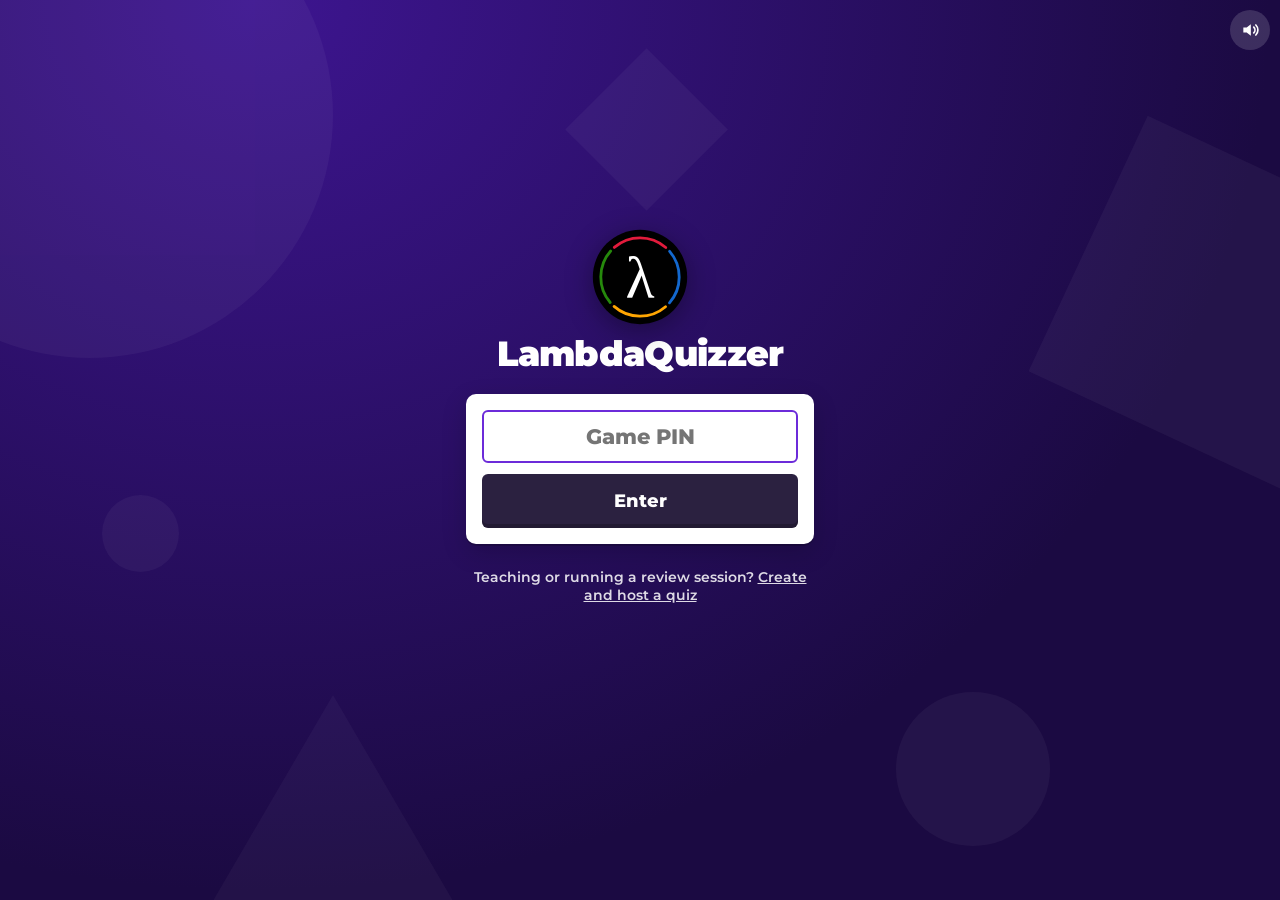
==== index.html @ 50d35d4c "Build LambdaQuizzer: live Kahoot-style quiz game for GitHub Pages Quiz editor, QR/PIN lobby, peer-to" ====
<!doctype html>
<html lang="en">
<head>
  <meta charset="utf-8">
  <meta name="viewport" content="width=device-width, initial-scale=1, viewport-fit=cover">
  <meta name="theme-color" content="#2a1060">
  <title>LambdaQuizzer</title>
  <meta name="description" content="Live classroom quiz games for college students. Enter a game PIN to join.">
  <link rel="icon" href="assets/favicon.svg" type="image/svg+xml">
  <link rel="preconnect" href="https://fonts.googleapis.com">
  <link rel="preconnect" href="https://fonts.gstatic.com" crossorigin>
  <link href="https://fonts.googleapis.com/css2?family=Montserrat:wght@500;700;800;900&display=swap" rel="stylesheet">
  <link rel="stylesheet" href="css/style.css">
</head>
<body class="player">
  <div class="bg-shapes" aria-hidden="true"><i></i><i></i><i></i><i></i><i></i><i></i></div>
  <div id="corner" class="corner"></div>
  <main id="app" class="player-app"></main>
  <footer id="pbar" class="pbar" hidden>
    <span id="pbName"></span>
    <span id="pbScore" class="pb-score">0</span>
  </footer>

  <script src="vendor/peerjs.min.js"></script>
  <script src="js/common.js"></script>
  <script src="js/audio.js"></script>
  <script src="js/player.js"></script>
</body>
</html>
---- css/style.css ----
/* LambdaQuizzer */
:root {
  --bg-1: #1b0a42;
  --bg-2: #3d1590;
  --ink: #1d1530;
  --muted: #6b6383;
  --card: #fff;
  --line: #e4e0ee;
  --white: #fff;
  --accent: #6c2bd9;
  --accent-dark: #4a1a9c;
  --c0: #e21b3c;  /* red triangle */
  --c1: #1368ce;  /* blue diamond */
  --c2: #d89e00;  /* yellow circle */
  --c3: #26890c;  /* green square */
  --right: #5fb92f;
  --wrong: #e5384f;
  --late: #5b4a86;
  --radius: 10px;
  --shadow: 0 2px 0 rgba(0,0,0,.18), 0 8px 24px rgba(0,0,0,.18);
  --font: 'Montserrat', system-ui, -apple-system, 'Segoe UI', Roboto, sans-serif;
  color-scheme: light;
}

* { box-sizing: border-box; }
html, body { min-height: 100%; }
body {
  margin: 0;
  font-family: var(--font);
  font-weight: 700;
  color: var(--white);
  background: radial-gradient(ellipse at 20% 0%, var(--bg-2), var(--bg-1) 70%) fixed, var(--bg-1);
  -webkit-font-smoothing: antialiased;
  overflow-x: hidden;
}
h1, h2, h3 { margin: 0 0 .5em; font-weight: 900; line-height: 1.15; }
p { margin: 0 0 .8em; }
a { color: inherit; }
button, input, select, textarea { font: inherit; }
[hidden] { display: none !important; }
.sr-only { position: absolute; width: 1px; height: 1px; overflow: hidden; clip: rect(0 0 0 0); white-space: nowrap; }
.row { display: flex; gap: .6rem; align-items: center; flex-wrap: wrap; }
.muted { opacity: .75; font-weight: 600; }
.warn { color: #b45309; }

/* Floating background shapes */
.bg-shapes { position: fixed; inset: 0; z-index: -1; overflow: hidden; pointer-events: none; }
.bg-shapes i { position: absolute; display: block; background: rgba(255,255,255,.045); animation: drift 28s ease-in-out infinite alternate; }
.bg-shapes i:nth-child(1) { width: 38vmax; height: 38vmax; border-radius: 50%; left: -12vmax; top: -10vmax; }
.bg-shapes i:nth-child(2) { width: 22vmax; height: 22vmax; right: -6vmax; top: 18%; transform: rotate(25deg); animation-duration: 34s; }
.bg-shapes i:nth-child(3) { width: 0; height: 0; background: none; border-left: 14vmax solid transparent; border-right: 14vmax solid transparent; border-bottom: 24vmax solid rgba(255,255,255,.035); left: 12%; bottom: -8vmax; animation-duration: 40s; }
.bg-shapes i:nth-child(4) { width: 12vmax; height: 12vmax; border-radius: 50%; right: 18%; bottom: 6%; animation-duration: 22s; }
.bg-shapes i:nth-child(5) { width: 9vmax; height: 9vmax; left: 46%; top: 8%; transform: rotate(45deg); animation-duration: 30s; }
.bg-shapes i:nth-child(6) { width: 6vmax; height: 6vmax; border-radius: 50%; left: 8%; top: 55%; animation-duration: 26s; }
@keyframes drift { from { translate: 0 0; rotate: 0deg; } to { translate: 3vmax 4vmax; rotate: 20deg; } }

/* Buttons */
.btn {
  display: inline-flex; align-items: center; justify-content: center; gap: .4em;
  min-height: 44px; padding: .55em 1.1em; border: 0; border-radius: 6px; cursor: pointer;
  font-weight: 800; font-size: 1rem; text-decoration: none; color: var(--ink); background: #fff;
  box-shadow: inset 0 -4px 0 rgba(0,0,0,.22); transition: transform .08s, filter .15s; user-select: none;
}
.btn:hover { filter: brightness(1.06); }
.btn:active { transform: translateY(2px); box-shadow: inset 0 -2px 0 rgba(0,0,0,.22); }
.btn:disabled { opacity: .5; cursor: not-allowed; transform: none; }
.btn.primary { background: var(--accent); color: #fff; }
.btn.dark { background: #2b2140; color: #fff; }
.btn.ghost { background: rgba(255,255,255,.14); color: #fff; box-shadow: inset 0 -3px 0 rgba(0,0,0,.2); }
.card .btn.ghost, .menu-pop .btn.ghost { background: #efedf4; color: var(--ink); }
.btn.big { min-height: 54px; font-size: 1.15rem; padding: .6em 1.5em; }
.btn.small { min-height: 34px; padding: .3em .8em; font-size: .9rem; }
.btn.block { width: 100%; }
:focus-visible { outline: 3px solid #ffd54a; outline-offset: 2px; }

.icon-btn {
  width: 40px; height: 40px; display: inline-grid; place-items: center; border: 0; border-radius: 50%;
  background: rgba(255,255,255,.15); color: #fff; cursor: pointer; font-size: 1.05rem; font-weight: 800;
}
.icon-btn svg { width: 20px; height: 20px; }
.icon-btn.off { opacity: .45; position: relative; }
.icon-btn.off::after { content: ''; position: absolute; width: 26px; height: 3px; background: currentColor; transform: rotate(-45deg); border-radius: 2px; }
.icon-btn.dark { background: #efedf4; color: var(--ink); width: 34px; height: 34px; }
.icon-btn.dark:disabled { opacity: .35; cursor: default; }
.icon-btn.danger:hover { background: #fde4e8; color: var(--c0); }
.audio-toggles { display: inline-flex; gap: .4rem; }

/* Brand */
.brand { display: inline-flex; align-items: center; gap: .6rem; text-decoration: none; color: #fff; font-weight: 900; font-size: 1.25rem; letter-spacing: -.01em; }
.brand img { width: 40px; height: 40px; }
.brand.small { font-size: 1rem; }
.brand.small img { width: 30px; height: 30px; }

/* Host: top bar and pages */
.topbar { display: flex; align-items: center; justify-content: space-between; gap: 1rem; flex-wrap: wrap; padding: .8rem 1.25rem; background: rgba(0,0,0,.2); }
.topbar-actions { display: flex; align-items: center; gap: .6rem; flex-wrap: wrap; }
.page { max-width: 1100px; margin: 0 auto; padding: 1.5rem 1.25rem 4rem; }
.page.narrow { max-width: 860px; }
.page-head { display: flex; justify-content: space-between; align-items: flex-end; gap: 1rem; flex-wrap: wrap; margin-bottom: 1.25rem; }
.page-head h1 { font-size: 2rem; }
.sub { font-weight: 600; opacity: .8; }
.card { background: var(--card); color: var(--ink); border-radius: var(--radius); box-shadow: var(--shadow); }
.card .sub { color: var(--muted); opacity: 1; }

.quiz-grid { display: grid; grid-template-columns: repeat(auto-fill, minmax(260px, 1fr)); gap: 1rem; }
.quiz-card { position: relative; padding: 1.4rem 1.2rem 1rem; display: flex; flex-direction: column; overflow: visible; }
.qc-band { position: absolute; left: 0; right: 0; top: 0; height: 8px; border-radius: var(--radius) var(--radius) 0 0; background: linear-gradient(90deg, var(--c0) 0 25%, var(--c1) 25% 50%, var(--c2) 50% 75%, var(--c3) 75%); }
.quiz-card h2 { font-size: 1.2rem; margin-top: .3rem; }
.quiz-card .sub { font-size: .9rem; flex: 1; }
.qc-meta { font-size: .85rem; color: var(--muted); }
.qc-actions { display: flex; gap: .5rem; align-items: center; }
.empty { padding: 2rem; text-align: center; grid-column: 1 / -1; }

.menu { position: relative; margin-left: auto; }
.menu summary { list-style: none; }
.menu summary::-webkit-details-marker { display: none; }
.menu-pop { position: absolute; right: 0; bottom: calc(100% + 6px); z-index: 5; background: #fff; border-radius: 8px; box-shadow: 0 8px 30px rgba(0,0,0,.25); padding: .35rem; min-width: 160px; display: grid; }
.menu-pop button { border: 0; background: none; text-align: left; padding: .6rem .8rem; border-radius: 6px; cursor: pointer; font-weight: 700; color: var(--ink); }
.menu-pop button:hover { background: #f1eef8; }
.menu-pop .danger { color: var(--c0); }

/* Editor */
.save-state { font-size: .85rem; opacity: .8; font-weight: 600; }
.save-state.pending { opacity: .55; }
.quiz-meta { padding: 1.2rem; display: grid; gap: .9rem; margin-bottom: 1.2rem; }
.field { display: grid; gap: .35rem; font-size: .85rem; color: var(--muted); }
.field em { font-style: normal; font-weight: 500; }
.field input, .field textarea, .field select {
  width: 100%; border: 2px solid var(--line); border-radius: 8px; padding: .65rem .8rem; color: var(--ink); background: #fff; font-weight: 700; font-size: 1rem;
}
.field input:focus, .field textarea:focus, .field select:focus { border-color: var(--accent); outline: none; }
.field.inline { min-width: 0; }
.q-card { padding: 1.1rem 1.2rem 1rem; margin-bottom: 1rem; display: grid; gap: .8rem; }
.q-head { display: flex; justify-content: space-between; align-items: center; }
.q-num { font-weight: 900; font-size: 1.05rem; }
.q-tools { display: flex; gap: .3rem; }
.q-settings { display: grid; grid-template-columns: repeat(3, 1fr); gap: .6rem; }
.q-card textarea { font-size: 1.25rem; text-align: center; resize: vertical; min-height: 70px; }
.ans-grid { display: grid; grid-template-columns: 1fr 1fr; gap: .6rem; }
.ans-edit { display: flex; align-items: center; gap: .5rem; border-radius: 8px; padding: .45rem; color: #fff; }
.ans-edit .shape { flex: 0 0 auto; width: 34px; height: 34px; display: grid; place-items: center; }
.ans-edit .shape svg { width: 24px; height: 24px; fill: #fff; }
.ans-edit input { flex: 1; min-width: 0; border: 0; border-radius: 6px; padding: .6rem .7rem; font-weight: 700; color: var(--ink); background: rgba(255,255,255,.95); }
.ans-edit input:focus { outline: 2px solid #fff; }
.ans-fixed { flex: 1; font-size: 1.15rem; padding-left: .3rem; }
.check { flex: 0 0 auto; width: 36px; height: 36px; border-radius: 50%; border: 3px solid #fff; background: transparent; color: transparent; font-weight: 900; font-size: 1.1rem; cursor: pointer; display: grid; place-items: center; }
.check:hover { color: rgba(255,255,255,.6); }
.check.on { background: var(--right); color: #fff; }
.hint { font-size: .8rem; color: var(--muted); font-weight: 600; margin: 0; }
.add-q { width: 100%; min-height: 56px; background: rgba(255,255,255,.12); color: #fff; border: 2px dashed rgba(255,255,255,.4); box-shadow: none; }

.c0 { background: var(--c0); }
.c1 { background: var(--c1); }
.c2 { background: var(--c2); }
.c3 { background: var(--c3); }

/* Game bar */
.gamebar { display: flex; align-items: center; gap: 1rem; padding: .55rem 1rem; background: rgba(0,0,0,.25); }
.gb-pin { background: #fff; color: var(--ink); border-radius: 6px; padding: .25rem .7rem; font-size: .95rem; }
.gb-pin b { font-weight: 900; letter-spacing: .04em; }
.gb-info { flex: 1; text-align: center; font-size: 1rem; opacity: .85; }
.gb-actions { display: flex; gap: .5rem; align-items: center; margin-left: auto; }
.stage { min-height: calc(100vh - 56px); display: flex; flex-direction: column; }

.center-msg { margin: auto; text-align: center; padding: 2rem 1rem; max-width: 640px; display: flex; flex-direction: column; align-items: center; gap: .4rem; }
.center-msg h2 { font-size: 1.6rem; }
.spinner { width: 54px; height: 54px; border-radius: 50%; border: 6px solid rgba(255,255,255,.25); border-top-color: #fff; animation: spin 0.9s linear infinite; margin-bottom: 1rem; }
@keyframes spin { to { transform: rotate(360deg); } }

/* Lobby */
.lobby { display: flex; flex-direction: column; flex: 1; }
.join-panel { display: flex; align-items: stretch; justify-content: center; gap: 1rem; padding: 1.2rem 1rem; flex-wrap: wrap; }
.join-how, .pin-box, .qr { background: #fff; color: var(--ink); border-radius: var(--radius); box-shadow: var(--shadow); }
.join-how { padding: 1rem 1.4rem; display: flex; flex-direction: column; justify-content: center; font-size: 1.2rem; max-width: 420px; }
.join-how p { margin: 0; }
.join-how .or { font-size: .95rem; color: var(--muted); margin-top: .3rem; }
.join-how b { word-break: break-all; }
.pin-box { padding: .8rem 1.6rem; display: flex; flex-direction: column; justify-content: center; }
.pin-box span { font-size: 1.2rem; }
.pin-box strong { font-size: clamp(3rem, 8vw, 5.5rem); font-weight: 900; letter-spacing: .03em; line-height: 1; }
.qr { padding: .5rem; width: 170px; display: block; }
.qr svg { width: 100%; height: auto; display: block; }
.lobby-bar { display: flex; align-items: center; justify-content: space-between; gap: 1rem; padding: .6rem 1.2rem; flex-wrap: wrap; }
.count { display: flex; align-items: center; gap: .5rem; background: rgba(0,0,0,.3); border-radius: 8px; padding: .4rem .9rem; }
.count b { font-size: 1.8rem; font-weight: 900; }
.lobby-title { font-size: 1.5rem; font-weight: 900; text-align: center; flex: 1; }
.lobby-players { display: flex; flex-wrap: wrap; justify-content: center; align-content: flex-start; gap: .7rem; padding: 1.2rem; flex: 1; }
.waiting-note { margin-top: 2rem; font-size: 1.5rem; padding: .7rem 1.4rem; background: rgba(0,0,0,.3); border-radius: 8px; }
.chip { border: 0; font-weight: 800; font-size: 1.3rem; color: #fff; background: rgba(0,0,0,.35); padding: .5rem 1rem; border-radius: 8px; cursor: pointer; }
.chip:hover { text-decoration: line-through; background: rgba(226,27,60,.6); }
.chip.pop { animation: pop .45s cubic-bezier(.2,1.6,.4,1); }
@keyframes pop { from { transform: scale(0); } to { transform: scale(1); } }

/* Get ready */
.getready { margin: auto; text-align: center; display: flex; flex-direction: column; align-items: center; gap: 1.5rem; }
.gr-label { font-size: clamp(2rem, 5vw, 3.2rem); font-weight: 900; background: #fff; color: var(--ink); padding: .6rem 1.6rem; border-radius: 10px; box-shadow: var(--shadow); }
.gr-count { width: 160px; height: 160px; border-radius: 50%; background: var(--accent); display: grid; place-items: center; font-size: 5rem; font-weight: 900; box-shadow: 0 0 0 10px rgba(255,255,255,.12); }
.gr-count.bump { animation: bump .4s; }
@keyframes bump { 0% { transform: scale(1.25); } 100% { transform: scale(1); } }
.gr-sub { font-size: 1.3rem; opacity: .9; }

/* Question reading / answering */
.q-text { color: var(--ink); font-size: clamp(1.4rem, 3vw, 2.3rem); margin: 0; text-align: center; }
.q-text.big { font-size: clamp(1.8rem, 4.5vw, 3.4rem); }
.reading { margin: auto; width: min(1100px, 100%); padding: 2rem 1rem; display: flex; flex-direction: column; align-items: center; gap: 1.5rem; }
.reading .q-text { background: #fff; padding: 1.4rem 2rem; border-radius: 10px; box-shadow: var(--shadow); }
.read-bar { width: min(600px, 90%); height: 12px; border-radius: 6px; background: rgba(255,255,255,.2); overflow: hidden; }
.read-bar i { display: block; height: 100%; background: #fff; width: 0; animation: fill linear forwards; }
@keyframes fill { to { width: 100%; } }
.q-image { max-width: min(640px, 90%); }
.q-image img { max-width: 100%; max-height: 38vh; border-radius: 8px; display: block; margin: 0 auto; box-shadow: var(--shadow); }
.q-image.placeholder img { width: 150px; height: 150px; box-shadow: none; opacity: .9; animation: float 3s ease-in-out infinite alternate; }
@keyframes float { to { transform: translateY(-10px) rotate(4deg); } }

.answering, .reveal { flex: 1; display: flex; flex-direction: column; }
.q-banner { background: #fff; padding: 1rem 1.5rem; box-shadow: var(--shadow); }
.q-mid { flex: 1; display: grid; grid-template-columns: 1fr auto 1fr; align-items: center; gap: 1rem; padding: 1rem 1.5rem; }
.timer-circle { justify-self: start; width: 110px; height: 110px; border-radius: 50%; background: var(--accent); display: grid; place-items: center; font-size: 3rem; font-weight: 900; box-shadow: 0 0 0 8px rgba(255,255,255,.12); }
.timer-circle.urgent { background: var(--c0); animation: pulse 1s infinite; }
@keyframes pulse { 50% { transform: scale(1.08); } }
.ans-count { justify-self: end; display: flex; flex-direction: column; align-items: center; font-size: 1.1rem; }
.ans-count b { font-size: 3rem; line-height: 1; }
.q-skip { display: flex; justify-content: flex-end; padding: 0 1.5rem .5rem; }

.tiles { display: grid; grid-template-columns: 1fr 1fr; gap: .6rem; padding: 0 .6rem .6rem; }
.tile { display: flex; align-items: center; gap: 1rem; min-height: 90px; padding: .8rem 1.2rem; border-radius: 6px; box-shadow: inset 0 -5px 0 rgba(0,0,0,.2); font-size: clamp(1.1rem, 2.2vw, 1.7rem); font-weight: 800; transition: opacity .3s; }
.tile .shape svg, .bar-base .shape svg { width: 40px; height: 40px; fill: #fff; display: block; filter: drop-shadow(0 2px 0 rgba(0,0,0,.2)); }
.tile-text { flex: 1; overflow-wrap: anywhere; }
.tile.dim { opacity: .3; }
.tile .tick { font-size: 2rem; font-weight: 900; }

.chart-row { flex: 1; display: flex; align-items: flex-end; justify-content: center; gap: 2rem; padding: 1.2rem 1.5rem; position: relative; }
.chart-row .btn { position: absolute; right: 1.5rem; top: 1rem; }
.chart { display: flex; align-items: flex-end; gap: 1rem; height: min(36vh, 320px); }
.bar-col { display: flex; flex-direction: column; justify-content: flex-end; align-items: stretch; width: clamp(70px, 10vw, 130px); height: 100%; background: none; }
.bar-col.dim { opacity: .45; }
.bar-n { text-align: center; font-size: 1.6rem; font-weight: 900; margin-bottom: .3rem; }
.bar { height: var(--h); min-height: 6px; border-radius: 4px 4px 0 0; background: inherit; animation: grow .7s cubic-bezier(.2,.9,.3,1.1) both; }
.bar-col.c0 .bar { background: var(--c0); } .bar-col.c1 .bar { background: var(--c1); }
.bar-col.c2 .bar { background: var(--c2); } .bar-col.c3 .bar { background: var(--c3); }
.bar-col.c0 .bar-base { background: var(--c0); } .bar-col.c1 .bar-base { background: var(--c1); }
.bar-col.c2 .bar-base { background: var(--c2); } .bar-col.c3 .bar-base { background: var(--c3); }
.bar-col.c0, .bar-col.c1, .bar-col.c2, .bar-col.c3 { background: none; }
.bar-base { display: grid; place-items: center; padding: .4rem; border-radius: 0 0 4px 4px; }
@keyframes grow { from { height: 0; } }

/* Scoreboard */
.scoreboard { width: min(900px, 100%); margin: 0 auto; padding: 1.5rem 1rem 3rem; }
.sb-head { display: flex; justify-content: center; align-items: center; position: relative; margin-bottom: 1.2rem; }
.sb-head h1 { background: #fff; color: var(--ink); padding: .5rem 1.6rem; border-radius: 8px; font-size: 2.2rem; margin: 0; }
.sb-head .btn { position: absolute; right: 0; }
.sb-list { list-style: none; margin: 0; padding: 0; display: grid; gap: .6rem; }
.sb-list li { display: flex; align-items: center; gap: 1rem; background: #fff; color: var(--ink); border-radius: 8px; padding: .9rem 1.2rem; font-size: 1.5rem; font-weight: 800; animation: slide .45s cubic-bezier(.2,.9,.3,1.2) both; }
.sb-list li:first-child { background: var(--accent); color: #fff; }
.sb-rank { width: 2ch; text-align: center; font-weight: 900; }
.sb-name { flex: 1; overflow-wrap: anywhere; }
.sb-score { font-weight: 900; }
.streak { font-size: 1rem; }
.sb-note { text-align: center; margin-top: 1.2rem; font-size: 1.2rem; }
@keyframes slide { from { transform: translateX(-40px); opacity: 0; } }

/* Podium */
.podium-wrap { flex: 1; display: flex; flex-direction: column; align-items: center; padding: 1.5rem 1rem 1rem; }
.podium-title { background: #fff; color: var(--ink); padding: .5rem 1.6rem; border-radius: 8px; font-size: clamp(1.4rem, 3vw, 2.2rem); text-align: center; }
.podium { flex: 1; display: flex; align-items: flex-end; justify-content: center; gap: .8rem; width: min(900px, 100%); margin-top: 1rem; }
.pod { flex: 1; max-width: 260px; display: flex; flex-direction: column; align-items: stretch; opacity: 0; transform: translateY(60px); transition: opacity .5s, transform .6s cubic-bezier(.2,1.4,.4,1); }
.pod.show { opacity: 1; transform: none; }
.pod-name { text-align: center; font-size: clamp(1.1rem, 2.4vw, 1.8rem); font-weight: 900; margin-bottom: .6rem; overflow-wrap: anywhere; }
.pod-block { background: var(--accent); border-radius: 8px 8px 0 0; display: flex; flex-direction: column; align-items: center; padding-top: 1rem; gap: .4rem; box-shadow: inset 0 -6px 0 rgba(0,0,0,.2); }
.p1 .pod-block { height: 46vh; background: #7a37ef; }
.p2 .pod-block { height: 34vh; }
.p3 .pod-block { height: 26vh; background: var(--accent-dark); }
.medal { width: 64px; height: 64px; border-radius: 50%; display: grid; place-items: center; font-size: 2rem; font-weight: 900; color: #5a3b00; background: radial-gradient(circle at 35% 30%, #fff3b0, #f5b800 60%, #b07d00); box-shadow: 0 3px 0 rgba(0,0,0,.25); }
.p2 .medal { color: #3c4450; background: radial-gradient(circle at 35% 30%, #fff, #c3cad4 60%, #8a94a3); }
.p3 .medal { color: #4a2508; background: radial-gradient(circle at 35% 30%, #ffd8b0, #cd7f32 60%, #8a4f17); }
.pod-score { font-size: 1.6rem; font-weight: 900; }
.pod-correct { font-size: .9rem; opacity: .85; }
.podium-actions { display: flex; gap: .6rem; flex-wrap: wrap; justify-content: center; padding: 1rem 0 .5rem; }

.confetti { position: fixed; inset: 0; width: 100%; height: 100%; pointer-events: none; z-index: 50; }

/* ---------- Player ---------- */
body.player { min-height: 100vh; min-height: 100dvh; transition: background-color .3s; }
.player-app { min-height: 100vh; min-height: 100dvh; display: flex; flex-direction: column; padding-bottom: 56px; }
.corner { position: fixed; top: max(10px, env(safe-area-inset-top)); right: 10px; z-index: 10; }
.join-card { margin: auto; width: min(380px, 100%); padding: 2rem 16px; display: flex; flex-direction: column; align-items: center; text-align: center; }
.join-logo { width: 96px; height: 96px; margin-bottom: .6rem; filter: drop-shadow(0 6px 14px rgba(0,0,0,.35)); }
.wordmark { font-size: 2.2rem; letter-spacing: -.02em; margin-bottom: 1.2rem; }
.join-box { width: 100%; padding: 1rem; display: grid; gap: .7rem; }
.big-input { width: 100%; text-align: center; font-size: 1.3rem; font-weight: 800; padding: .75rem; border: 2px solid var(--line); border-radius: 6px; color: var(--ink); }
.big-input:focus { outline: none; border-color: var(--accent); }
.form-error { color: #c0122f; font-weight: 700; font-size: .95rem; margin: 0; }
.host-link { margin-top: 1.5rem; font-size: .9rem; font-weight: 600; opacity: .85; }
.link-light { opacity: .85; }

.youre-in { font-size: clamp(1.6rem, 7vw, 2.4rem); }
.big-sub { font-size: 1.2rem; font-weight: 700; }
.name-pill { background: #fff; color: var(--ink); padding: .5rem 1.2rem; border-radius: 8px; font-size: 1.5rem; font-weight: 900; margin: .5rem 0 1rem; overflow-wrap: anywhere; }
.q-of { font-size: 1.1rem; opacity: .85; text-transform: uppercase; letter-spacing: .08em; font-weight: 800; }
.loader-shapes { display: flex; gap: .6rem; margin-top: 1rem; }
.loader-shapes span { width: 48px; height: 48px; border-radius: 8px; display: grid; place-items: center; animation: hop 1.2s ease-in-out infinite; }
.loader-shapes span:nth-child(2) { animation-delay: .15s; } .loader-shapes span:nth-child(3) { animation-delay: .3s; } .loader-shapes span:nth-child(4) { animation-delay: .45s; }
.loader-shapes svg { width: 28px; height: 28px; fill: #fff; }
@keyframes hop { 0%, 60%, 100% { transform: translateY(0); } 30% { transform: translateY(-16px); } }

.answer-screen { flex: 1; display: flex; flex-direction: column; padding: 10px; padding-top: 56px; }
.answer-top { position: fixed; top: 0; left: 0; right: 0; height: 56px; display: flex; align-items: center; padding: 0 16px; background: rgba(0,0,0,.2); font-size: .95rem; }
.answer-grid { flex: 1; display: grid; grid-template-columns: 1fr 1fr; gap: 10px; }
.answer-grid.n2 { grid-template-columns: 1fr; }
.answer-grid.n3 .answer-btn:last-child { grid-column: 1 / -1; }
.answer-btn { border: 0; border-radius: 8px; color: #fff; cursor: pointer; display: flex; flex-direction: column; align-items: center; justify-content: center; gap: .4rem; box-shadow: inset 0 -8px 0 rgba(0,0,0,.2); transition: transform .08s; touch-action: manipulation; -webkit-tap-highlight-color: transparent; }
.answer-btn:active { transform: scale(.97); }
.answer-btn .shape svg { width: min(28vw, 110px); height: min(28vw, 110px); fill: #fff; filter: drop-shadow(0 4px 0 rgba(0,0,0,.2)); }
.answer-grid.n2 .answer-btn .shape svg { width: min(20vh, 110px); height: min(20vh, 110px); }
.answer-btn.chosen { transform: scale(.95); outline: 5px solid #fff; }
.tf-label { font-size: 1.6rem; font-weight: 900; }

body[data-screen="right"] { background: var(--right); }
body[data-screen="wrong"] { background: var(--wrong); }
body[data-screen="late"] { background: var(--late); }
body[data-screen="right"] .bg-shapes, body[data-screen="wrong"] .bg-shapes { opacity: .6; }
.result-title { font-size: clamp(2rem, 9vw, 3rem); text-shadow: 0 3px 0 rgba(0,0,0,.15); }
.result-icon { width: 96px; height: 96px; border-radius: 50%; background: #fff; display: grid; place-items: center; font-size: 3.2rem; font-weight: 900; margin: .3rem 0 1rem; animation: pop .45s cubic-bezier(.2,1.6,.4,1); }
body[data-screen="right"] .result-icon { color: var(--right); }
body[data-screen="wrong"] .result-icon { color: var(--wrong); }
body[data-screen="late"] .result-icon { color: var(--late); }
.points-pill { background: rgba(0,0,0,.25); padding: .5rem 1.4rem; border-radius: 6px; font-size: 1.8rem; font-weight: 900; margin-bottom: .6rem; }
.streak-pill { background: rgba(255,255,255,.25); padding: .35rem 1rem; border-radius: 99px; font-size: 1rem; margin-bottom: .6rem; }
.place { margin-top: 1rem; background: rgba(0,0,0,.25); padding: .7rem 1.2rem; border-radius: 8px; font-size: 1.05rem; }
.rank-big { font-size: clamp(3rem, 16vw, 5rem); font-weight: 900; line-height: 1; margin: .3rem 0 .8rem; }
.medal-big { font-size: 5rem; line-height: 1; animation: pop .6s cubic-bezier(.2,1.6,.4,1); }

.pbar { position: fixed; left: 0; right: 0; bottom: 0; height: 56px; padding: 0 16px calc(env(safe-area-inset-bottom)); display: flex; align-items: center; justify-content: space-between; background: #fff; color: var(--ink); font-size: 1.1rem; font-weight: 800; z-index: 5; }
.pb-score { background: #2b2140; color: #fff; padding: .25rem .8rem; border-radius: 6px; }

/* Small screens */
@media (max-width: 720px) {
  .q-settings { grid-template-columns: 1fr 1fr; }
  .q-settings .field:first-child { grid-column: 1 / -1; }
  .ans-grid { grid-template-columns: 1fr; }
  .tiles { grid-template-columns: 1fr; }
  .tile { min-height: 60px; }
  .q-mid { grid-template-columns: auto 1fr auto; padding: .8rem; }
  .timer-circle { width: 70px; height: 70px; font-size: 2rem; }
  .chart-row { flex-direction: column; align-items: center; }
  .chart-row .btn { position: static; }
  .sb-head { flex-direction: column; gap: .8rem; }
  .sb-head .btn { position: static; }
  .gb-info { display: none; }
  .brand.small span { display: none; }
}
@media (prefers-reduced-motion: reduce) {
  *, *::before, *::after { animation-duration: .01ms !important; animation-iteration-count: 1 !important; transition-duration: .01ms !important; }
}
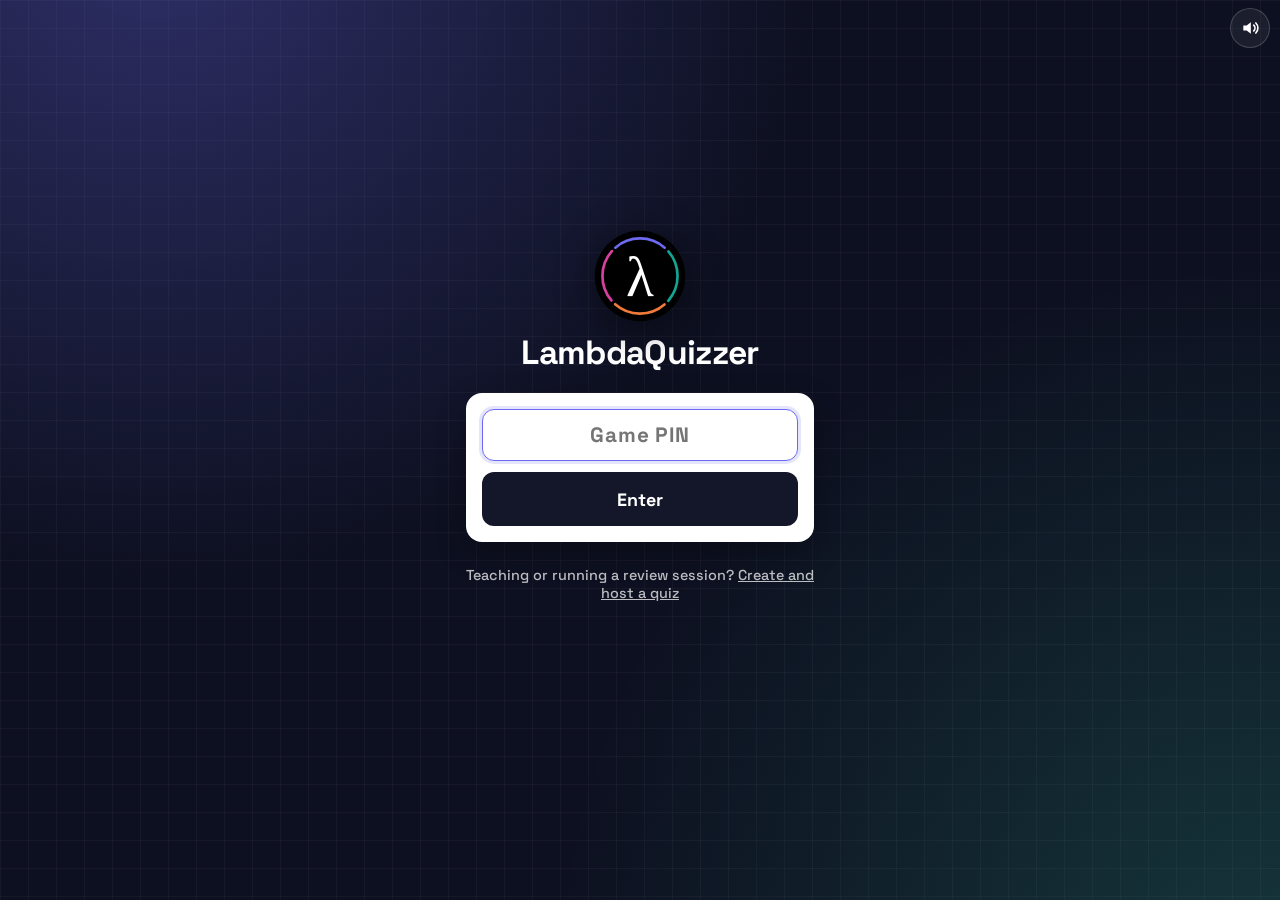
==== commit 2256283f: "Restyle away from Kahoot's look, switch to Incompetech music, editable flavor text - New palette (in" ====
--- a/index.html
+++ b/index.html
@@ -3,17 +3,16 @@
 <head>
   <meta charset="utf-8">
   <meta name="viewport" content="width=device-width, initial-scale=1, viewport-fit=cover">
-  <meta name="theme-color" content="#2a1060">
+  <meta name="theme-color" content="#0d1020">
   <title>LambdaQuizzer</title>
   <meta name="description" content="Live classroom quiz games for college students. Enter a game PIN to join.">
   <link rel="icon" href="assets/favicon.svg" type="image/svg+xml">
   <link rel="preconnect" href="https://fonts.googleapis.com">
   <link rel="preconnect" href="https://fonts.gstatic.com" crossorigin>
-  <link href="https://fonts.googleapis.com/css2?family=Montserrat:wght@500;700;800;900&display=swap" rel="stylesheet">
+  <link href="https://fonts.googleapis.com/css2?family=Space+Grotesk:wght@400;500;600;700&display=swap" rel="stylesheet">
   <link rel="stylesheet" href="css/style.css">
 </head>
 <body class="player">
-  <div class="bg-shapes" aria-hidden="true"><i></i><i></i><i></i><i></i><i></i><i></i></div>
   <div id="corner" class="corner"></div>
   <main id="app" class="player-app"></main>
   <footer id="pbar" class="pbar" hidden>
@@ -24,6 +23,7 @@
   <script src="vendor/peerjs.min.js"></script>
   <script src="js/common.js"></script>
   <script src="js/audio.js"></script>
+  <script src="js/messages.js"></script>
   <script src="js/player.js"></script>
 </body>
 </html>
--- a/css/style.css
+++ b/css/style.css
@@ -1,25 +1,30 @@
 /* LambdaQuizzer */
 :root {
-  --bg-1: #1b0a42;
-  --bg-2: #3d1590;
-  --ink: #1d1530;
-  --muted: #6b6383;
+  --bg: #0d1020;
+  --bg-2: #151a33;
+  --panel: #1b2142;
+  --panel-2: #232a52;
+  --panel-line: rgba(255,255,255,.09);
+  --ink: #141729;
+  --muted: #646a85;
   --card: #fff;
-  --line: #e4e0ee;
+  --line: #e2e4ee;
   --white: #fff;
-  --accent: #6c2bd9;
-  --accent-dark: #4a1a9c;
-  --c0: #e21b3c;  /* red triangle */
-  --c1: #1368ce;  /* blue diamond */
-  --c2: #d89e00;  /* yellow circle */
-  --c3: #26890c;  /* green square */
-  --right: #5fb92f;
-  --wrong: #e5384f;
-  --late: #5b4a86;
-  --radius: 10px;
-  --shadow: 0 2px 0 rgba(0,0,0,.18), 0 8px 24px rgba(0,0,0,.18);
-  --font: 'Montserrat', system-ui, -apple-system, 'Segoe UI', Roboto, sans-serif;
-  color-scheme: light;
+  --text-dim: rgba(255,255,255,.72);
+  --accent: #3ee6b5;      /* mint */
+  --accent-ink: #062b22;
+  --accent-2: #6d6af0;    /* indigo */
+  --c0: #5754d8;  /* α indigo */
+  --c1: #0e8f7d;  /* β teal */
+  --c2: #d75f24;  /* γ orange */
+  --c3: #bb3683;  /* δ magenta */
+  --right: #0e8f7d;
+  --wrong: #b13a5f;
+  --late: #3d4466;
+  --radius: 16px;
+  --shadow: 0 10px 30px rgba(0,0,0,.28);
+  --font: 'Space Grotesk', system-ui, -apple-system, 'Segoe UI', Roboto, sans-serif;
+  color-scheme: dark;
 }
 
 * { box-sizing: border-box; }
@@ -27,85 +32,85 @@
 body {
   margin: 0;
   font-family: var(--font);
-  font-weight: 700;
+  font-weight: 500;
   color: var(--white);
-  background: radial-gradient(ellipse at 20% 0%, var(--bg-2), var(--bg-1) 70%) fixed, var(--bg-1);
+  background-color: var(--bg);
+  /* graph paper */
+  background-image:
+    radial-gradient(circle at 12% -10%, rgba(109,106,240,.35), transparent 45%),
+    radial-gradient(circle at 100% 110%, rgba(62,230,181,.18), transparent 45%),
+    linear-gradient(rgba(255,255,255,.035) 1px, transparent 1px),
+    linear-gradient(90deg, rgba(255,255,255,.035) 1px, transparent 1px);
+  background-size: auto, auto, 28px 28px, 28px 28px;
+  background-attachment: fixed;
   -webkit-font-smoothing: antialiased;
   overflow-x: hidden;
 }
-h1, h2, h3 { margin: 0 0 .5em; font-weight: 900; line-height: 1.15; }
+h1, h2, h3 { margin: 0 0 .5em; font-weight: 700; line-height: 1.15; letter-spacing: -.02em; }
 p { margin: 0 0 .8em; }
 a { color: inherit; }
 button, input, select, textarea { font: inherit; }
 [hidden] { display: none !important; }
 .sr-only { position: absolute; width: 1px; height: 1px; overflow: hidden; clip: rect(0 0 0 0); white-space: nowrap; }
 .row { display: flex; gap: .6rem; align-items: center; flex-wrap: wrap; }
-.muted { opacity: .75; font-weight: 600; }
+.muted { color: var(--text-dim); }
 .warn { color: #b45309; }
-
-/* Floating background shapes */
-.bg-shapes { position: fixed; inset: 0; z-index: -1; overflow: hidden; pointer-events: none; }
-.bg-shapes i { position: absolute; display: block; background: rgba(255,255,255,.045); animation: drift 28s ease-in-out infinite alternate; }
-.bg-shapes i:nth-child(1) { width: 38vmax; height: 38vmax; border-radius: 50%; left: -12vmax; top: -10vmax; }
-.bg-shapes i:nth-child(2) { width: 22vmax; height: 22vmax; right: -6vmax; top: 18%; transform: rotate(25deg); animation-duration: 34s; }
-.bg-shapes i:nth-child(3) { width: 0; height: 0; background: none; border-left: 14vmax solid transparent; border-right: 14vmax solid transparent; border-bottom: 24vmax solid rgba(255,255,255,.035); left: 12%; bottom: -8vmax; animation-duration: 40s; }
-.bg-shapes i:nth-child(4) { width: 12vmax; height: 12vmax; border-radius: 50%; right: 18%; bottom: 6%; animation-duration: 22s; }
-.bg-shapes i:nth-child(5) { width: 9vmax; height: 9vmax; left: 46%; top: 8%; transform: rotate(45deg); animation-duration: 30s; }
-.bg-shapes i:nth-child(6) { width: 6vmax; height: 6vmax; border-radius: 50%; left: 8%; top: 55%; animation-duration: 26s; }
-@keyframes drift { from { translate: 0 0; rotate: 0deg; } to { translate: 3vmax 4vmax; rotate: 20deg; } }
 
 /* Buttons */
 .btn {
   display: inline-flex; align-items: center; justify-content: center; gap: .4em;
-  min-height: 44px; padding: .55em 1.1em; border: 0; border-radius: 6px; cursor: pointer;
-  font-weight: 800; font-size: 1rem; text-decoration: none; color: var(--ink); background: #fff;
-  box-shadow: inset 0 -4px 0 rgba(0,0,0,.22); transition: transform .08s, filter .15s; user-select: none;
-}
-.btn:hover { filter: brightness(1.06); }
-.btn:active { transform: translateY(2px); box-shadow: inset 0 -2px 0 rgba(0,0,0,.22); }
-.btn:disabled { opacity: .5; cursor: not-allowed; transform: none; }
-.btn.primary { background: var(--accent); color: #fff; }
-.btn.dark { background: #2b2140; color: #fff; }
-.btn.ghost { background: rgba(255,255,255,.14); color: #fff; box-shadow: inset 0 -3px 0 rgba(0,0,0,.2); }
-.card .btn.ghost, .menu-pop .btn.ghost { background: #efedf4; color: var(--ink); }
-.btn.big { min-height: 54px; font-size: 1.15rem; padding: .6em 1.5em; }
-.btn.small { min-height: 34px; padding: .3em .8em; font-size: .9rem; }
+  min-height: 44px; padding: .55em 1.2em; border: 1px solid transparent; border-radius: 999px; cursor: pointer;
+  font-weight: 700; font-size: 1rem; text-decoration: none; color: var(--ink); background: #fff;
+  transition: transform .12s, background-color .15s, box-shadow .15s; user-select: none;
+}
+.btn:hover { transform: translateY(-1px); }
+.btn:active { transform: translateY(1px); }
+.btn:disabled { opacity: .45; cursor: not-allowed; transform: none; }
+.btn.primary { background: var(--accent); color: var(--accent-ink); box-shadow: 0 6px 20px rgba(62,230,181,.25); }
+.btn.dark { background: var(--ink); color: #fff; }
+.btn.ghost { background: rgba(255,255,255,.06); color: #fff; border-color: rgba(255,255,255,.22); }
+.btn.ghost:hover { background: rgba(255,255,255,.12); }
+.card .btn.ghost, .menu-pop .btn.ghost { background: #fff; color: var(--ink); border-color: var(--line); }
+.card .btn.ghost:hover { background: #f4f5fa; }
+.btn.big { min-height: 54px; font-size: 1.12rem; padding: .6em 1.6em; }
+.btn.small { min-height: 34px; padding: .3em .9em; font-size: .9rem; }
 .btn.block { width: 100%; }
-:focus-visible { outline: 3px solid #ffd54a; outline-offset: 2px; }
+:focus-visible { outline: 3px solid var(--accent); outline-offset: 2px; }
 
 .icon-btn {
-  width: 40px; height: 40px; display: inline-grid; place-items: center; border: 0; border-radius: 50%;
-  background: rgba(255,255,255,.15); color: #fff; cursor: pointer; font-size: 1.05rem; font-weight: 800;
+  width: 40px; height: 40px; display: inline-grid; place-items: center; border: 1px solid rgba(255,255,255,.18); border-radius: 50%;
+  background: rgba(255,255,255,.06); color: #fff; cursor: pointer; font-size: 1.05rem; font-weight: 700;
 }
 .icon-btn svg { width: 20px; height: 20px; }
 .icon-btn.off { opacity: .45; position: relative; }
-.icon-btn.off::after { content: ''; position: absolute; width: 26px; height: 3px; background: currentColor; transform: rotate(-45deg); border-radius: 2px; }
-.icon-btn.dark { background: #efedf4; color: var(--ink); width: 34px; height: 34px; }
+.icon-btn.off::after { content: ''; position: absolute; width: 26px; height: 2px; background: currentColor; transform: rotate(-45deg); border-radius: 2px; }
+.icon-btn.dark { background: #f2f3f8; border-color: transparent; color: var(--ink); width: 34px; height: 34px; }
 .icon-btn.dark:disabled { opacity: .35; cursor: default; }
-.icon-btn.danger:hover { background: #fde4e8; color: var(--c0); }
+.icon-btn.danger:hover { background: #fde7ef; color: var(--c3); }
 .audio-toggles { display: inline-flex; gap: .4rem; }
 
 /* Brand */
-.brand { display: inline-flex; align-items: center; gap: .6rem; text-decoration: none; color: #fff; font-weight: 900; font-size: 1.25rem; letter-spacing: -.01em; }
+.brand { display: inline-flex; align-items: center; gap: .6rem; text-decoration: none; color: #fff; font-weight: 700; font-size: 1.25rem; letter-spacing: -.02em; }
 .brand img { width: 40px; height: 40px; }
 .brand.small { font-size: 1rem; }
 .brand.small img { width: 30px; height: 30px; }
 
-/* Host: top bar and pages */
-.topbar { display: flex; align-items: center; justify-content: space-between; gap: 1rem; flex-wrap: wrap; padding: .8rem 1.25rem; background: rgba(0,0,0,.2); }
+/* Host pages */
+.topbar { display: flex; align-items: center; justify-content: space-between; gap: 1rem; flex-wrap: wrap; padding: .8rem 1.25rem; border-bottom: 1px solid var(--panel-line); background: rgba(13,16,32,.6); backdrop-filter: blur(8px); }
 .topbar-actions { display: flex; align-items: center; gap: .6rem; flex-wrap: wrap; }
-.page { max-width: 1100px; margin: 0 auto; padding: 1.5rem 1.25rem 4rem; }
+.page { max-width: 1100px; margin: 0 auto; padding: 1.75rem 1.25rem 4rem; }
 .page.narrow { max-width: 860px; }
-.page-head { display: flex; justify-content: space-between; align-items: flex-end; gap: 1rem; flex-wrap: wrap; margin-bottom: 1.25rem; }
-.page-head h1 { font-size: 2rem; }
-.sub { font-weight: 600; opacity: .8; }
+.page-head { display: flex; justify-content: space-between; align-items: flex-end; gap: 1rem; flex-wrap: wrap; margin-bottom: 1.4rem; }
+.page-head h1 { font-size: 2.1rem; }
+.sub { color: var(--text-dim); }
 .card { background: var(--card); color: var(--ink); border-radius: var(--radius); box-shadow: var(--shadow); }
-.card .sub { color: var(--muted); opacity: 1; }
+.card .sub { color: var(--muted); }
 
 .quiz-grid { display: grid; grid-template-columns: repeat(auto-fill, minmax(260px, 1fr)); gap: 1rem; }
-.quiz-card { position: relative; padding: 1.4rem 1.2rem 1rem; display: flex; flex-direction: column; overflow: visible; }
-.qc-band { position: absolute; left: 0; right: 0; top: 0; height: 8px; border-radius: var(--radius) var(--radius) 0 0; background: linear-gradient(90deg, var(--c0) 0 25%, var(--c1) 25% 50%, var(--c2) 50% 75%, var(--c3) 75%); }
-.quiz-card h2 { font-size: 1.2rem; margin-top: .3rem; }
+.quiz-card { position: relative; padding: 1.3rem 1.2rem 1rem; display: flex; flex-direction: column; }
+.qc-band { display: flex; gap: 4px; margin-bottom: .6rem; }
+.qc-band::before { content: 'α β γ δ'; font-size: .85rem; font-weight: 700; color: var(--accent-2); letter-spacing: .25em; }
+.quiz-card h2 { font-size: 1.2rem; }
 .quiz-card .sub { font-size: .9rem; flex: 1; }
 .qc-meta { font-size: .85rem; color: var(--muted); }
 .qc-actions { display: flex; gap: .5rem; align-items: center; }
@@ -114,167 +119,173 @@
 .menu { position: relative; margin-left: auto; }
 .menu summary { list-style: none; }
 .menu summary::-webkit-details-marker { display: none; }
-.menu-pop { position: absolute; right: 0; bottom: calc(100% + 6px); z-index: 5; background: #fff; border-radius: 8px; box-shadow: 0 8px 30px rgba(0,0,0,.25); padding: .35rem; min-width: 160px; display: grid; }
-.menu-pop button { border: 0; background: none; text-align: left; padding: .6rem .8rem; border-radius: 6px; cursor: pointer; font-weight: 700; color: var(--ink); }
-.menu-pop button:hover { background: #f1eef8; }
-.menu-pop .danger { color: var(--c0); }
+.menu-pop { position: absolute; right: 0; bottom: calc(100% + 6px); z-index: 5; background: #fff; border-radius: 12px; box-shadow: 0 12px 34px rgba(0,0,0,.3); padding: .35rem; min-width: 160px; display: grid; }
+.menu-pop button { border: 0; background: none; text-align: left; padding: .6rem .8rem; border-radius: 8px; cursor: pointer; font-weight: 600; color: var(--ink); }
+.menu-pop button:hover { background: #f2f3f8; }
+.menu-pop .danger { color: var(--c3); }
 
 /* Editor */
-.save-state { font-size: .85rem; opacity: .8; font-weight: 600; }
-.save-state.pending { opacity: .55; }
+.save-state { font-size: .85rem; color: var(--text-dim); }
+.save-state.pending { opacity: .6; }
 .quiz-meta { padding: 1.2rem; display: grid; gap: .9rem; margin-bottom: 1.2rem; }
-.field { display: grid; gap: .35rem; font-size: .85rem; color: var(--muted); }
-.field em { font-style: normal; font-weight: 500; }
+.field { display: grid; gap: .35rem; font-size: .85rem; color: var(--muted); font-weight: 600; }
+.field em { font-style: normal; font-weight: 400; }
 .field input, .field textarea, .field select {
-  width: 100%; border: 2px solid var(--line); border-radius: 8px; padding: .65rem .8rem; color: var(--ink); background: #fff; font-weight: 700; font-size: 1rem;
-}
-.field input:focus, .field textarea:focus, .field select:focus { border-color: var(--accent); outline: none; }
+  width: 100%; border: 1.5px solid var(--line); border-radius: 10px; padding: .65rem .8rem; color: var(--ink); background: #fff; font-weight: 600; font-size: 1rem;
+}
+.field input:focus, .field textarea:focus, .field select:focus { border-color: var(--accent-2); outline: none; box-shadow: 0 0 0 3px rgba(109,106,240,.18); }
 .field.inline { min-width: 0; }
 .q-card { padding: 1.1rem 1.2rem 1rem; margin-bottom: 1rem; display: grid; gap: .8rem; }
 .q-head { display: flex; justify-content: space-between; align-items: center; }
-.q-num { font-weight: 900; font-size: 1.05rem; }
+.q-num { font-weight: 700; font-size: 1.05rem; }
 .q-tools { display: flex; gap: .3rem; }
 .q-settings { display: grid; grid-template-columns: repeat(3, 1fr); gap: .6rem; }
-.q-card textarea { font-size: 1.25rem; text-align: center; resize: vertical; min-height: 70px; }
+.q-card textarea { font-size: 1.2rem; resize: vertical; min-height: 70px; }
 .ans-grid { display: grid; grid-template-columns: 1fr 1fr; gap: .6rem; }
-.ans-edit { display: flex; align-items: center; gap: .5rem; border-radius: 8px; padding: .45rem; color: #fff; }
-.ans-edit .shape { flex: 0 0 auto; width: 34px; height: 34px; display: grid; place-items: center; }
-.ans-edit .shape svg { width: 24px; height: 24px; fill: #fff; }
-.ans-edit input { flex: 1; min-width: 0; border: 0; border-radius: 6px; padding: .6rem .7rem; font-weight: 700; color: var(--ink); background: rgba(255,255,255,.95); }
+.ans-edit { display: flex; align-items: center; gap: .5rem; border-radius: 12px; padding: .45rem; color: #fff; }
+.ans-edit .sym { flex: 0 0 auto; width: 34px; height: 34px; font-size: 1.25rem; }
+.ans-edit input { flex: 1; min-width: 0; border: 0; border-radius: 8px; padding: .6rem .7rem; font-weight: 600; color: var(--ink); background: rgba(255,255,255,.96); }
 .ans-edit input:focus { outline: 2px solid #fff; }
-.ans-fixed { flex: 1; font-size: 1.15rem; padding-left: .3rem; }
-.check { flex: 0 0 auto; width: 36px; height: 36px; border-radius: 50%; border: 3px solid #fff; background: transparent; color: transparent; font-weight: 900; font-size: 1.1rem; cursor: pointer; display: grid; place-items: center; }
+.ans-fixed { flex: 1; font-size: 1.1rem; font-weight: 700; padding-left: .3rem; }
+.check { flex: 0 0 auto; width: 36px; height: 36px; border-radius: 50%; border: 2px solid rgba(255,255,255,.85); background: transparent; color: transparent; font-weight: 700; font-size: 1.1rem; cursor: pointer; display: grid; place-items: center; }
 .check:hover { color: rgba(255,255,255,.6); }
-.check.on { background: var(--right); color: #fff; }
-.hint { font-size: .8rem; color: var(--muted); font-weight: 600; margin: 0; }
-.add-q { width: 100%; min-height: 56px; background: rgba(255,255,255,.12); color: #fff; border: 2px dashed rgba(255,255,255,.4); box-shadow: none; }
-
+.check.on { background: #fff; color: var(--ink); }
+.hint { font-size: .8rem; color: var(--muted); margin: 0; }
+.add-q { width: 100%; min-height: 56px; background: transparent; color: #fff; border: 1.5px dashed rgba(255,255,255,.35); border-radius: var(--radius); }
+.add-q:hover { background: rgba(255,255,255,.05); }
+
+/* Answer colors + Greek-letter badges */
 .c0 { background: var(--c0); }
 .c1 { background: var(--c1); }
 .c2 { background: var(--c2); }
 .c3 { background: var(--c3); }
-
-/* Game bar */
-.gamebar { display: flex; align-items: center; gap: 1rem; padding: .55rem 1rem; background: rgba(0,0,0,.25); }
-.gb-pin { background: #fff; color: var(--ink); border-radius: 6px; padding: .25rem .7rem; font-size: .95rem; }
-.gb-pin b { font-weight: 900; letter-spacing: .04em; }
-.gb-info { flex: 1; text-align: center; font-size: 1rem; opacity: .85; }
-.gb-actions { display: flex; gap: .5rem; align-items: center; margin-left: auto; }
+.sym { display: inline-grid; place-items: center; border-radius: 50%; background: rgba(255,255,255,.18); color: #fff; font-weight: 700; line-height: 1; font-family: var(--font), 'DejaVu Sans', sans-serif; }
+
+/* Game bar: left group, centered counter, right group */
+.gamebar { display: grid; grid-template-columns: 1fr auto 1fr; align-items: center; gap: 1rem; padding: .55rem 1rem; border-bottom: 1px solid var(--panel-line); background: rgba(13,16,32,.6); }
+.gb-left { display: flex; align-items: center; gap: .8rem; min-width: 0; }
+.gb-pin { background: rgba(255,255,255,.08); border: 1px solid rgba(255,255,255,.18); border-radius: 999px; padding: .25rem .8rem; font-size: .95rem; }
+.gb-pin b { font-weight: 700; letter-spacing: .06em; color: var(--accent); }
+.gb-info { text-align: center; font-size: 1rem; font-weight: 600; color: var(--text-dim); white-space: nowrap; }
+.gb-actions { display: flex; gap: .5rem; align-items: center; justify-self: end; }
 .stage { min-height: calc(100vh - 56px); display: flex; flex-direction: column; }
 
-.center-msg { margin: auto; text-align: center; padding: 2rem 1rem; max-width: 640px; display: flex; flex-direction: column; align-items: center; gap: .4rem; }
+.center-msg { margin: auto; text-align: center; padding: 2rem 16px; max-width: 640px; display: flex; flex-direction: column; align-items: center; gap: .4rem; }
 .center-msg h2 { font-size: 1.6rem; }
-.spinner { width: 54px; height: 54px; border-radius: 50%; border: 6px solid rgba(255,255,255,.25); border-top-color: #fff; animation: spin 0.9s linear infinite; margin-bottom: 1rem; }
+.spinner { width: 50px; height: 50px; border-radius: 50%; border: 5px solid rgba(255,255,255,.18); border-top-color: var(--accent); animation: spin 0.9s linear infinite; margin-bottom: 1rem; }
 @keyframes spin { to { transform: rotate(360deg); } }
 
 /* Lobby */
 .lobby { display: flex; flex-direction: column; flex: 1; }
-.join-panel { display: flex; align-items: stretch; justify-content: center; gap: 1rem; padding: 1.2rem 1rem; flex-wrap: wrap; }
-.join-how, .pin-box, .qr { background: #fff; color: var(--ink); border-radius: var(--radius); box-shadow: var(--shadow); }
+.join-panel { display: flex; align-items: stretch; justify-content: center; gap: 1rem; padding: 1.4rem 1rem; flex-wrap: wrap; }
+.join-how, .pin-box { background: var(--panel); border: 1px solid var(--panel-line); border-radius: var(--radius); box-shadow: var(--shadow); }
 .join-how { padding: 1rem 1.4rem; display: flex; flex-direction: column; justify-content: center; font-size: 1.2rem; max-width: 420px; }
 .join-how p { margin: 0; }
-.join-how .or { font-size: .95rem; color: var(--muted); margin-top: .3rem; }
-.join-how b { word-break: break-all; }
-.pin-box { padding: .8rem 1.6rem; display: flex; flex-direction: column; justify-content: center; }
-.pin-box span { font-size: 1.2rem; }
-.pin-box strong { font-size: clamp(3rem, 8vw, 5.5rem); font-weight: 900; letter-spacing: .03em; line-height: 1; }
-.qr { padding: .5rem; width: 170px; display: block; }
+.join-how .or { font-size: .95rem; color: var(--text-dim); margin-top: .3rem; }
+.join-how b { word-break: break-all; color: var(--accent); }
+.pin-box { padding: .9rem 1.8rem; display: flex; flex-direction: column; justify-content: center; }
+.pin-box span { font-size: 1.1rem; color: var(--text-dim); }
+.pin-box strong { font-size: clamp(3rem, 8vw, 5.5rem); font-weight: 700; letter-spacing: .04em; line-height: 1; font-variant-numeric: tabular-nums; }
+.qr { background: #fff; padding: .55rem; width: 170px; display: block; border-radius: var(--radius); box-shadow: var(--shadow); }
 .qr svg { width: 100%; height: auto; display: block; }
 .lobby-bar { display: flex; align-items: center; justify-content: space-between; gap: 1rem; padding: .6rem 1.2rem; flex-wrap: wrap; }
-.count { display: flex; align-items: center; gap: .5rem; background: rgba(0,0,0,.3); border-radius: 8px; padding: .4rem .9rem; }
-.count b { font-size: 1.8rem; font-weight: 900; }
-.lobby-title { font-size: 1.5rem; font-weight: 900; text-align: center; flex: 1; }
+.count { display: flex; align-items: center; gap: .5rem; background: var(--panel); border: 1px solid var(--panel-line); border-radius: 999px; padding: .35rem 1rem; }
+.count b { font-size: 1.6rem; font-weight: 700; color: var(--accent); }
+.lobby-title { font-size: 1.5rem; font-weight: 700; text-align: center; flex: 1; }
 .lobby-players { display: flex; flex-wrap: wrap; justify-content: center; align-content: flex-start; gap: .7rem; padding: 1.2rem; flex: 1; }
-.waiting-note { margin-top: 2rem; font-size: 1.5rem; padding: .7rem 1.4rem; background: rgba(0,0,0,.3); border-radius: 8px; }
-.chip { border: 0; font-weight: 800; font-size: 1.3rem; color: #fff; background: rgba(0,0,0,.35); padding: .5rem 1rem; border-radius: 8px; cursor: pointer; }
-.chip:hover { text-decoration: line-through; background: rgba(226,27,60,.6); }
+.waiting-note { margin-top: 2rem; font-size: 1.3rem; color: var(--text-dim); }
+.chip { border: 1px solid rgba(255,255,255,.2); font-weight: 700; font-size: 1.25rem; color: #fff; background: var(--panel-2); padding: .45rem 1.1rem; border-radius: 999px; cursor: pointer; }
+.chip:hover { text-decoration: line-through; background: var(--c3); }
 .chip.pop { animation: pop .45s cubic-bezier(.2,1.6,.4,1); }
 @keyframes pop { from { transform: scale(0); } to { transform: scale(1); } }
 
 /* Get ready */
-.getready { margin: auto; text-align: center; display: flex; flex-direction: column; align-items: center; gap: 1.5rem; }
-.gr-label { font-size: clamp(2rem, 5vw, 3.2rem); font-weight: 900; background: #fff; color: var(--ink); padding: .6rem 1.6rem; border-radius: 10px; box-shadow: var(--shadow); }
-.gr-count { width: 160px; height: 160px; border-radius: 50%; background: var(--accent); display: grid; place-items: center; font-size: 5rem; font-weight: 900; box-shadow: 0 0 0 10px rgba(255,255,255,.12); }
+.getready { margin: auto; text-align: center; display: flex; flex-direction: column; align-items: center; gap: 1.6rem; }
+.gr-label { font-size: clamp(2rem, 5vw, 3.2rem); font-weight: 700; }
+.gr-count { width: 170px; height: 170px; border-radius: 50%; display: grid; place-items: center; font-size: 5rem; font-weight: 700; border: 6px solid var(--accent); color: var(--accent); background: rgba(62,230,181,.06); }
 .gr-count.bump { animation: bump .4s; }
-@keyframes bump { 0% { transform: scale(1.25); } 100% { transform: scale(1); } }
-.gr-sub { font-size: 1.3rem; opacity: .9; }
+@keyframes bump { 0% { transform: scale(1.2); } 100% { transform: scale(1); } }
+.gr-sub { font-size: 1.25rem; color: var(--text-dim); }
+.gr-sub b { color: var(--accent); }
 
 /* Question reading / answering */
-.q-text { color: var(--ink); font-size: clamp(1.4rem, 3vw, 2.3rem); margin: 0; text-align: center; }
+.q-text { color: #fff; font-size: clamp(1.4rem, 3vw, 2.3rem); margin: 0; text-align: center; }
 .q-text.big { font-size: clamp(1.8rem, 4.5vw, 3.4rem); }
-.reading { margin: auto; width: min(1100px, 100%); padding: 2rem 1rem; display: flex; flex-direction: column; align-items: center; gap: 1.5rem; }
-.reading .q-text { background: #fff; padding: 1.4rem 2rem; border-radius: 10px; box-shadow: var(--shadow); }
-.read-bar { width: min(600px, 90%); height: 12px; border-radius: 6px; background: rgba(255,255,255,.2); overflow: hidden; }
-.read-bar i { display: block; height: 100%; background: #fff; width: 0; animation: fill linear forwards; }
+.reading { margin: auto; width: min(1100px, 100%); padding: 2rem 1rem; display: flex; flex-direction: column; align-items: center; gap: 1.6rem; }
+.read-bar { width: min(600px, 90%); height: 8px; border-radius: 99px; background: rgba(255,255,255,.12); overflow: hidden; }
+.read-bar i { display: block; height: 100%; background: var(--accent); width: 0; animation: fill linear forwards; }
 @keyframes fill { to { width: 100%; } }
 .q-image { max-width: min(640px, 90%); }
-.q-image img { max-width: 100%; max-height: 38vh; border-radius: 8px; display: block; margin: 0 auto; box-shadow: var(--shadow); }
-.q-image.placeholder img { width: 150px; height: 150px; box-shadow: none; opacity: .9; animation: float 3s ease-in-out infinite alternate; }
+.q-image img { max-width: 100%; max-height: 38vh; border-radius: 12px; display: block; margin: 0 auto; box-shadow: var(--shadow); }
+.q-image.placeholder img { width: 140px; height: 140px; box-shadow: none; animation: float 3s ease-in-out infinite alternate; }
 @keyframes float { to { transform: translateY(-10px) rotate(4deg); } }
 
 .answering, .reveal { flex: 1; display: flex; flex-direction: column; }
-.q-banner { background: #fff; padding: 1rem 1.5rem; box-shadow: var(--shadow); }
+.q-banner { margin: 1rem auto 0; width: min(1200px, calc(100% - 1.2rem)); background: var(--panel); border: 1px solid var(--panel-line); border-radius: var(--radius); padding: 1rem 1.5rem; box-shadow: var(--shadow); }
 .q-mid { flex: 1; display: grid; grid-template-columns: 1fr auto 1fr; align-items: center; gap: 1rem; padding: 1rem 1.5rem; }
-.timer-circle { justify-self: start; width: 110px; height: 110px; border-radius: 50%; background: var(--accent); display: grid; place-items: center; font-size: 3rem; font-weight: 900; box-shadow: 0 0 0 8px rgba(255,255,255,.12); }
-.timer-circle.urgent { background: var(--c0); animation: pulse 1s infinite; }
-@keyframes pulse { 50% { transform: scale(1.08); } }
-.ans-count { justify-self: end; display: flex; flex-direction: column; align-items: center; font-size: 1.1rem; }
-.ans-count b { font-size: 3rem; line-height: 1; }
+.timer-ring { --p: 1; justify-self: start; width: 112px; height: 112px; border-radius: 50%; display: grid; place-items: center; font-size: 2.6rem; font-weight: 700;
+  background: radial-gradient(closest-side, var(--bg-2) 80%, transparent 81%), conic-gradient(var(--accent) calc(var(--p) * 360deg), rgba(255,255,255,.1) 0); }
+.timer-ring.urgent { color: #ff8fb5; background: radial-gradient(closest-side, var(--bg-2) 80%, transparent 81%), conic-gradient(#ff5f93 calc(var(--p) * 360deg), rgba(255,255,255,.1) 0); animation: pulse 1s infinite; }
+@keyframes pulse { 50% { transform: scale(1.06); } }
+.ans-count { justify-self: end; display: flex; flex-direction: column; align-items: center; font-size: 1rem; color: var(--text-dim); }
+.ans-count b { font-size: 2.8rem; line-height: 1; color: #fff; }
 .q-skip { display: flex; justify-content: flex-end; padding: 0 1.5rem .5rem; }
 
 .tiles { display: grid; grid-template-columns: 1fr 1fr; gap: .6rem; padding: 0 .6rem .6rem; }
-.tile { display: flex; align-items: center; gap: 1rem; min-height: 90px; padding: .8rem 1.2rem; border-radius: 6px; box-shadow: inset 0 -5px 0 rgba(0,0,0,.2); font-size: clamp(1.1rem, 2.2vw, 1.7rem); font-weight: 800; transition: opacity .3s; }
-.tile .shape svg, .bar-base .shape svg { width: 40px; height: 40px; fill: #fff; display: block; filter: drop-shadow(0 2px 0 rgba(0,0,0,.2)); }
+.tile { display: flex; align-items: center; gap: 1rem; min-height: 88px; padding: .8rem 1.1rem; border-radius: 14px; font-size: clamp(1.1rem, 2.2vw, 1.65rem); font-weight: 700; transition: opacity .3s; background-image: linear-gradient(135deg, rgba(255,255,255,.12), transparent 60%); }
+.tile .sym, .bar-base .sym { width: 48px; height: 48px; font-size: 1.7rem; flex: 0 0 auto; }
 .tile-text { flex: 1; overflow-wrap: anywhere; }
-.tile.dim { opacity: .3; }
-.tile .tick { font-size: 2rem; font-weight: 900; }
+.tile.dim { opacity: .28; }
+.tile.right { box-shadow: 0 0 0 3px #fff inset; }
+.tile .tick { font-size: 1.8rem; font-weight: 700; }
 
 .chart-row { flex: 1; display: flex; align-items: flex-end; justify-content: center; gap: 2rem; padding: 1.2rem 1.5rem; position: relative; }
 .chart-row .btn { position: absolute; right: 1.5rem; top: 1rem; }
 .chart { display: flex; align-items: flex-end; gap: 1rem; height: min(36vh, 320px); }
-.bar-col { display: flex; flex-direction: column; justify-content: flex-end; align-items: stretch; width: clamp(70px, 10vw, 130px); height: 100%; background: none; }
-.bar-col.dim { opacity: .45; }
-.bar-n { text-align: center; font-size: 1.6rem; font-weight: 900; margin-bottom: .3rem; }
-.bar { height: var(--h); min-height: 6px; border-radius: 4px 4px 0 0; background: inherit; animation: grow .7s cubic-bezier(.2,.9,.3,1.1) both; }
-.bar-col.c0 .bar { background: var(--c0); } .bar-col.c1 .bar { background: var(--c1); }
-.bar-col.c2 .bar { background: var(--c2); } .bar-col.c3 .bar { background: var(--c3); }
-.bar-col.c0 .bar-base { background: var(--c0); } .bar-col.c1 .bar-base { background: var(--c1); }
-.bar-col.c2 .bar-base { background: var(--c2); } .bar-col.c3 .bar-base { background: var(--c3); }
+.bar-col { display: flex; flex-direction: column; justify-content: flex-end; align-items: stretch; width: clamp(70px, 10vw, 130px); height: 100%; }
 .bar-col.c0, .bar-col.c1, .bar-col.c2, .bar-col.c3 { background: none; }
-.bar-base { display: grid; place-items: center; padding: .4rem; border-radius: 0 0 4px 4px; }
+.bar-col.dim { opacity: .4; }
+.bar-n { text-align: center; font-size: 1.5rem; font-weight: 700; margin-bottom: .3rem; }
+.bar { height: var(--h); min-height: 6px; border-radius: 10px 10px 0 0; animation: grow .7s cubic-bezier(.2,.9,.3,1.1) both; }
+.bar-col.c0 .bar, .bar-col.c0 .bar-base { background: var(--c0); }
+.bar-col.c1 .bar, .bar-col.c1 .bar-base { background: var(--c1); }
+.bar-col.c2 .bar, .bar-col.c2 .bar-base { background: var(--c2); }
+.bar-col.c3 .bar, .bar-col.c3 .bar-base { background: var(--c3); }
+.bar-base { display: grid; place-items: center; padding: .4rem; border-radius: 0 0 10px 10px; filter: brightness(.85); }
+.bar-base .sym { width: 36px; height: 36px; font-size: 1.3rem; }
 @keyframes grow { from { height: 0; } }
 
 /* Scoreboard */
 .scoreboard { width: min(900px, 100%); margin: 0 auto; padding: 1.5rem 1rem 3rem; }
 .sb-head { display: flex; justify-content: center; align-items: center; position: relative; margin-bottom: 1.2rem; }
-.sb-head h1 { background: #fff; color: var(--ink); padding: .5rem 1.6rem; border-radius: 8px; font-size: 2.2rem; margin: 0; }
+.sb-head h1 { font-size: 2.2rem; margin: 0; }
 .sb-head .btn { position: absolute; right: 0; }
 .sb-list { list-style: none; margin: 0; padding: 0; display: grid; gap: .6rem; }
-.sb-list li { display: flex; align-items: center; gap: 1rem; background: #fff; color: var(--ink); border-radius: 8px; padding: .9rem 1.2rem; font-size: 1.5rem; font-weight: 800; animation: slide .45s cubic-bezier(.2,.9,.3,1.2) both; }
-.sb-list li:first-child { background: var(--accent); color: #fff; }
-.sb-rank { width: 2ch; text-align: center; font-weight: 900; }
+.sb-list li { display: flex; align-items: center; gap: 1rem; background: var(--panel); border: 1px solid var(--panel-line); border-radius: 14px; padding: .9rem 1.2rem; font-size: 1.45rem; font-weight: 700; animation: slide .45s cubic-bezier(.2,.9,.3,1.2) both; }
+.sb-list li:first-child { background: var(--accent); color: var(--accent-ink); border-color: transparent; }
+.sb-rank { width: 2ch; text-align: center; opacity: .7; }
 .sb-name { flex: 1; overflow-wrap: anywhere; }
-.sb-score { font-weight: 900; }
-.streak { font-size: 1rem; }
-.sb-note { text-align: center; margin-top: 1.2rem; font-size: 1.2rem; }
-@keyframes slide { from { transform: translateX(-40px); opacity: 0; } }
+.sb-score { font-variant-numeric: tabular-nums; }
+.streak { font-size: .95rem; padding: .1rem .5rem; border-radius: 99px; background: rgba(255,255,255,.14); vertical-align: middle; }
+.sb-note { text-align: center; margin-top: 1.2rem; font-size: 1.15rem; color: var(--text-dim); }
+@keyframes slide { from { transform: translateY(14px); opacity: 0; } }
 
 /* Podium */
 .podium-wrap { flex: 1; display: flex; flex-direction: column; align-items: center; padding: 1.5rem 1rem 1rem; }
-.podium-title { background: #fff; color: var(--ink); padding: .5rem 1.6rem; border-radius: 8px; font-size: clamp(1.4rem, 3vw, 2.2rem); text-align: center; }
+.podium-title { font-size: clamp(1.4rem, 3vw, 2.2rem); text-align: center; }
 .podium { flex: 1; display: flex; align-items: flex-end; justify-content: center; gap: .8rem; width: min(900px, 100%); margin-top: 1rem; }
 .pod { flex: 1; max-width: 260px; display: flex; flex-direction: column; align-items: stretch; opacity: 0; transform: translateY(60px); transition: opacity .5s, transform .6s cubic-bezier(.2,1.4,.4,1); }
 .pod.show { opacity: 1; transform: none; }
-.pod-name { text-align: center; font-size: clamp(1.1rem, 2.4vw, 1.8rem); font-weight: 900; margin-bottom: .6rem; overflow-wrap: anywhere; }
-.pod-block { background: var(--accent); border-radius: 8px 8px 0 0; display: flex; flex-direction: column; align-items: center; padding-top: 1rem; gap: .4rem; box-shadow: inset 0 -6px 0 rgba(0,0,0,.2); }
-.p1 .pod-block { height: 46vh; background: #7a37ef; }
+.pod-name { text-align: center; font-size: clamp(1.1rem, 2.4vw, 1.7rem); font-weight: 700; margin-bottom: .6rem; overflow-wrap: anywhere; }
+.pod-block { border-radius: 18px 18px 0 0; display: flex; flex-direction: column; align-items: center; padding-top: 1rem; gap: .4rem; background: linear-gradient(180deg, var(--panel-2), var(--panel)); border: 1px solid var(--panel-line); border-bottom: 0; }
+.p1 .pod-block { height: 46vh; background: linear-gradient(180deg, rgba(62,230,181,.35), var(--panel)); border-color: rgba(62,230,181,.5); }
 .p2 .pod-block { height: 34vh; }
-.p3 .pod-block { height: 26vh; background: var(--accent-dark); }
-.medal { width: 64px; height: 64px; border-radius: 50%; display: grid; place-items: center; font-size: 2rem; font-weight: 900; color: #5a3b00; background: radial-gradient(circle at 35% 30%, #fff3b0, #f5b800 60%, #b07d00); box-shadow: 0 3px 0 rgba(0,0,0,.25); }
+.p3 .pod-block { height: 26vh; }
+.medal { width: 60px; height: 60px; border-radius: 50%; display: grid; place-items: center; font-size: 1.8rem; font-weight: 700; color: #5a3b00; background: radial-gradient(circle at 35% 30%, #fff3b0, #f5b800 60%, #b07d00); }
 .p2 .medal { color: #3c4450; background: radial-gradient(circle at 35% 30%, #fff, #c3cad4 60%, #8a94a3); }
 .p3 .medal { color: #4a2508; background: radial-gradient(circle at 35% 30%, #ffd8b0, #cd7f32 60%, #8a4f17); }
-.pod-score { font-size: 1.6rem; font-weight: 900; }
-.pod-correct { font-size: .9rem; opacity: .85; }
+.pod-score { font-size: 1.5rem; font-weight: 700; font-variant-numeric: tabular-nums; }
+.pod-correct { font-size: .9rem; color: var(--text-dim); }
 .podium-actions { display: flex; gap: .6rem; flex-wrap: wrap; justify-content: center; padding: 1rem 0 .5rem; }
 
 .confetti { position: fixed; inset: 0; width: 100%; height: 100%; pointer-events: none; z-index: 50; }
@@ -282,56 +293,57 @@
 /* ---------- Player ---------- */
 body.player { min-height: 100vh; min-height: 100dvh; transition: background-color .3s; }
 .player-app { min-height: 100vh; min-height: 100dvh; display: flex; flex-direction: column; padding-bottom: 56px; }
-.corner { position: fixed; top: max(10px, env(safe-area-inset-top)); right: 10px; z-index: 10; }
+.corner { position: fixed; top: max(8px, env(safe-area-inset-top)); right: 10px; z-index: 10; }
 .join-card { margin: auto; width: min(380px, 100%); padding: 2rem 16px; display: flex; flex-direction: column; align-items: center; text-align: center; }
-.join-logo { width: 96px; height: 96px; margin-bottom: .6rem; filter: drop-shadow(0 6px 14px rgba(0,0,0,.35)); }
-.wordmark { font-size: 2.2rem; letter-spacing: -.02em; margin-bottom: 1.2rem; }
+.join-logo { width: 92px; height: 92px; margin-bottom: .7rem; filter: drop-shadow(0 8px 20px rgba(0,0,0,.45)); }
+.wordmark { font-size: 2.1rem; margin-bottom: 1.3rem; }
 .join-box { width: 100%; padding: 1rem; display: grid; gap: .7rem; }
-.big-input { width: 100%; text-align: center; font-size: 1.3rem; font-weight: 800; padding: .75rem; border: 2px solid var(--line); border-radius: 6px; color: var(--ink); }
-.big-input:focus { outline: none; border-color: var(--accent); }
-.form-error { color: #c0122f; font-weight: 700; font-size: .95rem; margin: 0; }
-.host-link { margin-top: 1.5rem; font-size: .9rem; font-weight: 600; opacity: .85; }
-.link-light { opacity: .85; }
+.big-input { width: 100%; background: #fff; text-align: center; font-size: 1.3rem; font-weight: 700; padding: .75rem; border: 1.5px solid var(--line); border-radius: 12px; color: var(--ink); letter-spacing: .04em; }
+.big-input:focus { outline: none; border-color: var(--accent-2); box-shadow: 0 0 0 3px rgba(109,106,240,.18); }
+.join-box .btn.dark { border-radius: 12px; }
+.center-msg .btn.dark { background: #fff; color: var(--ink); }
+.form-error { color: #b0204f; font-weight: 600; font-size: .95rem; margin: 0; }
+.host-link { margin-top: 1.5rem; font-size: .9rem; color: var(--text-dim); }
+.link-light { color: var(--text-dim); }
 
 .youre-in { font-size: clamp(1.6rem, 7vw, 2.4rem); }
-.big-sub { font-size: 1.2rem; font-weight: 700; }
-.name-pill { background: #fff; color: var(--ink); padding: .5rem 1.2rem; border-radius: 8px; font-size: 1.5rem; font-weight: 900; margin: .5rem 0 1rem; overflow-wrap: anywhere; }
-.q-of { font-size: 1.1rem; opacity: .85; text-transform: uppercase; letter-spacing: .08em; font-weight: 800; }
+.big-sub { font-size: 1.15rem; font-weight: 600; }
+.name-pill { background: var(--panel-2); border: 1px solid rgba(255,255,255,.2); padding: .5rem 1.3rem; border-radius: 999px; font-size: 1.45rem; font-weight: 700; margin: .5rem 0 1rem; overflow-wrap: anywhere; }
+.q-of { font-size: 1rem; color: var(--text-dim); text-transform: uppercase; letter-spacing: .1em; font-weight: 700; }
 .loader-shapes { display: flex; gap: .6rem; margin-top: 1rem; }
-.loader-shapes span { width: 48px; height: 48px; border-radius: 8px; display: grid; place-items: center; animation: hop 1.2s ease-in-out infinite; }
-.loader-shapes span:nth-child(2) { animation-delay: .15s; } .loader-shapes span:nth-child(3) { animation-delay: .3s; } .loader-shapes span:nth-child(4) { animation-delay: .45s; }
-.loader-shapes svg { width: 28px; height: 28px; fill: #fff; }
-@keyframes hop { 0%, 60%, 100% { transform: translateY(0); } 30% { transform: translateY(-16px); } }
+.loader-shapes > span { width: 48px; height: 48px; border-radius: 14px; display: grid; place-items: center; animation: hop 1.2s ease-in-out infinite; }
+.loader-shapes > span:nth-child(2) { animation-delay: .15s; } .loader-shapes > span:nth-child(3) { animation-delay: .3s; } .loader-shapes > span:nth-child(4) { animation-delay: .45s; }
+.loader-shapes .sym { background: none; font-size: 1.5rem; }
+@keyframes hop { 0%, 60%, 100% { transform: translateY(0); } 30% { transform: translateY(-14px); } }
 
 .answer-screen { flex: 1; display: flex; flex-direction: column; padding: 10px; padding-top: 56px; }
-.answer-top { position: fixed; top: 0; left: 0; right: 0; height: 56px; display: flex; align-items: center; padding: 0 16px; background: rgba(0,0,0,.2); font-size: .95rem; }
+.answer-top { position: fixed; top: 0; left: 0; right: 0; height: 56px; display: flex; align-items: center; justify-content: center; padding: 0 64px; font-size: .95rem; font-weight: 600; color: var(--text-dim); }
 .answer-grid { flex: 1; display: grid; grid-template-columns: 1fr 1fr; gap: 10px; }
 .answer-grid.n2 { grid-template-columns: 1fr; }
 .answer-grid.n3 .answer-btn:last-child { grid-column: 1 / -1; }
-.answer-btn { border: 0; border-radius: 8px; color: #fff; cursor: pointer; display: flex; flex-direction: column; align-items: center; justify-content: center; gap: .4rem; box-shadow: inset 0 -8px 0 rgba(0,0,0,.2); transition: transform .08s; touch-action: manipulation; -webkit-tap-highlight-color: transparent; }
+.answer-btn { border: 0; border-radius: 20px; color: #fff; cursor: pointer; display: flex; flex-direction: column; align-items: center; justify-content: center; gap: .5rem; background-image: linear-gradient(135deg, rgba(255,255,255,.14), transparent 60%); transition: transform .08s; touch-action: manipulation; -webkit-tap-highlight-color: transparent; }
 .answer-btn:active { transform: scale(.97); }
-.answer-btn .shape svg { width: min(28vw, 110px); height: min(28vw, 110px); fill: #fff; filter: drop-shadow(0 4px 0 rgba(0,0,0,.2)); }
-.answer-grid.n2 .answer-btn .shape svg { width: min(20vh, 110px); height: min(20vh, 110px); }
-.answer-btn.chosen { transform: scale(.95); outline: 5px solid #fff; }
-.tf-label { font-size: 1.6rem; font-weight: 900; }
-
-body[data-screen="right"] { background: var(--right); }
-body[data-screen="wrong"] { background: var(--wrong); }
-body[data-screen="late"] { background: var(--late); }
-body[data-screen="right"] .bg-shapes, body[data-screen="wrong"] .bg-shapes { opacity: .6; }
-.result-title { font-size: clamp(2rem, 9vw, 3rem); text-shadow: 0 3px 0 rgba(0,0,0,.15); }
-.result-icon { width: 96px; height: 96px; border-radius: 50%; background: #fff; display: grid; place-items: center; font-size: 3.2rem; font-weight: 900; margin: .3rem 0 1rem; animation: pop .45s cubic-bezier(.2,1.6,.4,1); }
+.answer-btn .sym { width: min(30vw, 120px); height: min(30vw, 120px); font-size: min(17vw, 4.4rem); }
+.answer-grid.n2 .answer-btn .sym { width: min(18vh, 110px); height: min(18vh, 110px); font-size: min(10vh, 4rem); }
+.answer-btn.chosen { transform: scale(.95); box-shadow: 0 0 0 4px #fff inset; }
+.tf-label { font-size: 1.5rem; font-weight: 700; }
+
+body[data-screen="right"] { background: radial-gradient(circle at 50% 20%, #17b39d, var(--right) 45%, #07463d); }
+body[data-screen="wrong"] { background: radial-gradient(circle at 50% 20%, #d4547d, var(--wrong) 45%, #4a1328); }
+body[data-screen="late"] { background: radial-gradient(circle at 50% 20%, #59628f, var(--late) 45%, #1a1e33); }
+.result-title { font-size: clamp(2rem, 9vw, 3rem); }
+.result-icon { width: 92px; height: 92px; border-radius: 50%; background: rgba(255,255,255,.95); display: grid; place-items: center; font-size: 3rem; font-weight: 700; margin: .3rem 0 1rem; animation: pop .45s cubic-bezier(.2,1.6,.4,1); }
 body[data-screen="right"] .result-icon { color: var(--right); }
 body[data-screen="wrong"] .result-icon { color: var(--wrong); }
 body[data-screen="late"] .result-icon { color: var(--late); }
-.points-pill { background: rgba(0,0,0,.25); padding: .5rem 1.4rem; border-radius: 6px; font-size: 1.8rem; font-weight: 900; margin-bottom: .6rem; }
-.streak-pill { background: rgba(255,255,255,.25); padding: .35rem 1rem; border-radius: 99px; font-size: 1rem; margin-bottom: .6rem; }
-.place { margin-top: 1rem; background: rgba(0,0,0,.25); padding: .7rem 1.2rem; border-radius: 8px; font-size: 1.05rem; }
-.rank-big { font-size: clamp(3rem, 16vw, 5rem); font-weight: 900; line-height: 1; margin: .3rem 0 .8rem; }
+.points-pill { background: rgba(0,0,0,.22); padding: .45rem 1.4rem; border-radius: 999px; font-size: 1.7rem; font-weight: 700; margin-bottom: .6rem; }
+.streak-pill { background: rgba(255,255,255,.2); padding: .3rem 1rem; border-radius: 99px; font-size: 1rem; margin-bottom: .6rem; }
+.place { margin-top: 1rem; background: rgba(0,0,0,.22); padding: .7rem 1.2rem; border-radius: 14px; font-size: 1.05rem; }
+.rank-big { font-size: clamp(3rem, 16vw, 5rem); font-weight: 700; line-height: 1; margin: .3rem 0 .8rem; }
 .medal-big { font-size: 5rem; line-height: 1; animation: pop .6s cubic-bezier(.2,1.6,.4,1); }
 
-.pbar { position: fixed; left: 0; right: 0; bottom: 0; height: 56px; padding: 0 16px calc(env(safe-area-inset-bottom)); display: flex; align-items: center; justify-content: space-between; background: #fff; color: var(--ink); font-size: 1.1rem; font-weight: 800; z-index: 5; }
-.pb-score { background: #2b2140; color: #fff; padding: .25rem .8rem; border-radius: 6px; }
+.pbar { position: fixed; left: 0; right: 0; bottom: 0; height: 56px; padding: 0 16px env(safe-area-inset-bottom); display: flex; align-items: center; justify-content: space-between; background: rgba(13,16,32,.85); border-top: 1px solid var(--panel-line); backdrop-filter: blur(8px); font-size: 1.05rem; font-weight: 700; z-index: 5; }
+.pb-score { background: var(--accent); color: var(--accent-ink); padding: .2rem .8rem; border-radius: 999px; font-variant-numeric: tabular-nums; }
 
 /* Small screens */
 @media (max-width: 720px) {
@@ -341,13 +353,13 @@
   .tiles { grid-template-columns: 1fr; }
   .tile { min-height: 60px; }
   .q-mid { grid-template-columns: auto 1fr auto; padding: .8rem; }
-  .timer-circle { width: 70px; height: 70px; font-size: 2rem; }
+  .timer-ring { width: 72px; height: 72px; font-size: 1.8rem; }
   .chart-row { flex-direction: column; align-items: center; }
   .chart-row .btn { position: static; }
   .sb-head { flex-direction: column; gap: .8rem; }
   .sb-head .btn { position: static; }
-  .gb-info { display: none; }
   .brand.small span { display: none; }
+  .gb-pin { font-size: .8rem; }
 }
 @media (prefers-reduced-motion: reduce) {
   *, *::before, *::after { animation-duration: .01ms !important; animation-iteration-count: 1 !important; transition-duration: .01ms !important; }
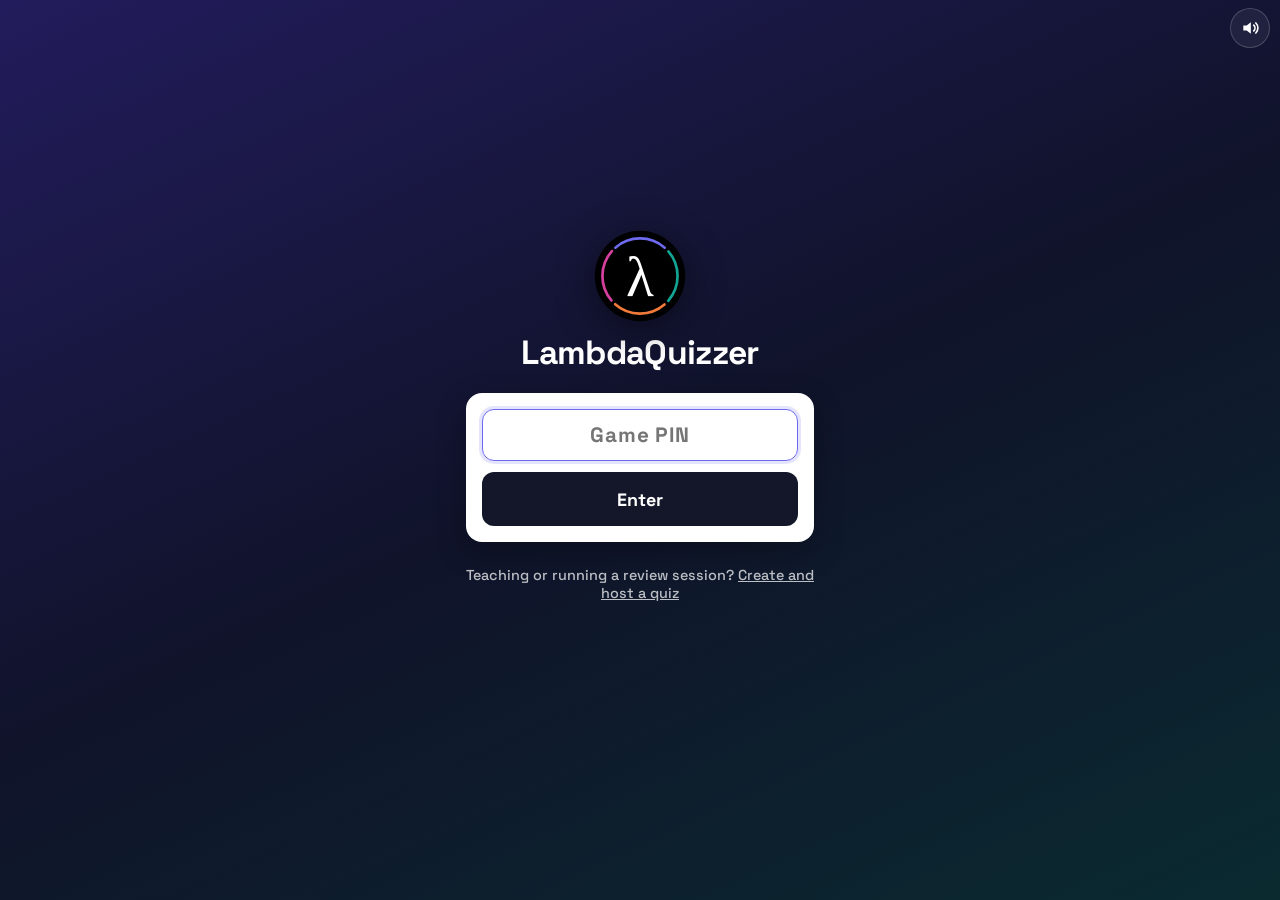
==== commit 95afac29: "Fix big-screen scaling, new game header, shuffled question music, full-size images - Game view is ex" ====
--- a/index.html
+++ b/index.html
@@ -10,7 +10,7 @@
   <link rel="preconnect" href="https://fonts.googleapis.com">
   <link rel="preconnect" href="https://fonts.gstatic.com" crossorigin>
   <link href="https://fonts.googleapis.com/css2?family=Space+Grotesk:wght@400;500;600;700&display=swap" rel="stylesheet">
-  <link rel="stylesheet" href="css/style.css">
+  <link rel="stylesheet" href="css/style.css?v=dev">
 </head>
 <body class="player">
   <div id="corner" class="corner"></div>
@@ -21,9 +21,9 @@
   </footer>
 
   <script src="vendor/peerjs.min.js"></script>
-  <script src="js/common.js"></script>
-  <script src="js/audio.js"></script>
-  <script src="js/messages.js"></script>
-  <script src="js/player.js"></script>
+  <script src="js/common.js?v=dev"></script>
+  <script src="js/audio.js?v=dev"></script>
+  <script src="js/messages.js?v=dev"></script>
+  <script src="js/player.js?v=dev"></script>
 </body>
 </html>
--- a/css/style.css
+++ b/css/style.css
@@ -29,20 +29,14 @@
 
 * { box-sizing: border-box; }
 html, body { min-height: 100%; }
+/* Plain gradient, on a fixed layer so it never repeats or jumps on mobile. */
+body::before { content: ''; position: fixed; inset: 0; z-index: -1; background: linear-gradient(155deg, #221c5c 0%, #10132a 50%, #0a2a30 100%); }
 body {
   margin: 0;
   font-family: var(--font);
   font-weight: 500;
   color: var(--white);
-  background-color: var(--bg);
-  /* graph paper */
-  background-image:
-    radial-gradient(circle at 12% -10%, rgba(109,106,240,.35), transparent 45%),
-    radial-gradient(circle at 100% 110%, rgba(62,230,181,.18), transparent 45%),
-    linear-gradient(rgba(255,255,255,.035) 1px, transparent 1px),
-    linear-gradient(90deg, rgba(255,255,255,.035) 1px, transparent 1px);
-  background-size: auto, auto, 28px 28px, 28px 28px;
-  background-attachment: fixed;
+  background: var(--bg);
   -webkit-font-smoothing: antialiased;
   overflow-x: hidden;
 }
@@ -161,14 +155,36 @@
 .c3 { background: var(--c3); }
 .sym { display: inline-grid; place-items: center; border-radius: 50%; background: rgba(255,255,255,.18); color: #fff; font-weight: 700; line-height: 1; font-family: var(--font), 'DejaVu Sans', sans-serif; }
 
-/* Game bar: left group, centered counter, right group */
-.gamebar { display: grid; grid-template-columns: 1fr auto 1fr; align-items: center; gap: 1rem; padding: .55rem 1rem; border-bottom: 1px solid var(--panel-line); background: rgba(13,16,32,.6); }
-.gb-left { display: flex; align-items: center; gap: .8rem; min-width: 0; }
-.gb-pin { background: rgba(255,255,255,.08); border: 1px solid rgba(255,255,255,.18); border-radius: 999px; padding: .25rem .8rem; font-size: .95rem; }
-.gb-pin b { font-weight: 700; letter-spacing: .06em; color: var(--accent); }
-.gb-info { text-align: center; font-size: 1rem; font-weight: 600; color: var(--text-dim); white-space: nowrap; }
+/* ---------- Live game (host) ----------
+   While a game runs, <html> gets .in-game: rem scales with the screen so the projector view
+   fills a 1080p or 1440p display the same way it fills a laptop, and the stage is exactly one
+   viewport tall so nothing falls off the bottom. */
+html.in-game { font-size: clamp(13px, min(1.05vw, 1.95vh), 32px); }
+html.in-game body { overflow: hidden; }
+#game:not([hidden]) { height: 100vh; height: 100dvh; display: flex; flex-direction: column; }
+
+.gamebar { flex: 0 0 auto; display: grid; grid-template-columns: 1fr auto 1fr; align-items: center; gap: 1rem; height: 4.2rem; padding: 0 1.2rem; background: rgba(8,10,24,.55); border-bottom: 1px solid var(--panel-line); box-shadow: 0 6px 24px rgba(0,0,0,.25); }
+.gb-left { display: flex; align-items: center; gap: 1rem; min-width: 0; }
+.gamebar .brand.small { font-size: 1.15rem; gap: .55rem; }
+.gamebar .brand.small img { width: 2.3rem; height: 2.3rem; }
+.gb-pin { display: inline-flex; align-items: baseline; gap: .45rem; background: rgba(255,255,255,.07); border: 1px solid rgba(255,255,255,.16); border-radius: 999px; padding: .3rem .95rem; font-size: .85rem; color: var(--text-dim); white-space: nowrap; }
+.gb-pin b { font-size: 1.25rem; font-weight: 700; letter-spacing: .08em; color: var(--accent); font-variant-numeric: tabular-nums; }
+.gb-info { display: flex; flex-direction: column; align-items: center; gap: .35rem; text-align: center; white-space: nowrap; }
+.gb-q { font-size: 1.1rem; font-weight: 600; color: var(--text-dim); }
+.gb-q b { color: #fff; }
+.gb-progress { display: flex; gap: .25rem; }
+.gb-progress i { width: 1.6rem; height: .3rem; border-radius: 99px; background: rgba(255,255,255,.16); }
+.gb-progress i.done { background: rgba(62,230,181,.55); }
+.gb-progress i.now { background: var(--accent); box-shadow: 0 0 .6rem rgba(62,230,181,.6); }
 .gb-actions { display: flex; gap: .5rem; align-items: center; justify-self: end; }
-.stage { min-height: calc(100vh - 56px); display: flex; flex-direction: column; }
+.gamebar .icon-btn { width: 2.6rem; height: 2.6rem; }
+.gamebar .icon-btn svg { width: 1.25rem; height: 1.25rem; }
+.gamebar .icon-btn.off::after { width: 1.6rem; }
+.gamebar .btn.small { min-height: 2.6rem; font-size: .95rem; padding: 0 1.1rem; }
+
+.stage { flex: 1; min-height: 0; display: flex; flex-direction: column; overflow: auto; }
+html.in-game .stage .btn { font-size: 1rem; min-height: 2.9rem; }
+html.in-game .stage .btn.big { font-size: 1.2rem; min-height: 3.5rem; padding: 0 1.8rem; }
 
 .center-msg { margin: auto; text-align: center; padding: 2rem 16px; max-width: 640px; display: flex; flex-direction: column; align-items: center; gap: .4rem; }
 .center-msg h2 { font-size: 1.6rem; }
@@ -176,117 +192,124 @@
 @keyframes spin { to { transform: rotate(360deg); } }
 
 /* Lobby */
-.lobby { display: flex; flex-direction: column; flex: 1; }
-.join-panel { display: flex; align-items: stretch; justify-content: center; gap: 1rem; padding: 1.4rem 1rem; flex-wrap: wrap; }
+.lobby { display: flex; flex-direction: column; flex: 1; min-height: 0; }
+.join-panel { display: flex; align-items: stretch; justify-content: center; gap: 1.2rem; padding: 2rem 1rem 1.4rem; flex-wrap: wrap; }
 .join-how, .pin-box { background: var(--panel); border: 1px solid var(--panel-line); border-radius: var(--radius); box-shadow: var(--shadow); }
-.join-how { padding: 1rem 1.4rem; display: flex; flex-direction: column; justify-content: center; font-size: 1.2rem; max-width: 420px; }
+.join-how { padding: 1rem 1.8rem; display: flex; flex-direction: column; justify-content: center; font-size: 1.6rem; max-width: 32rem; }
 .join-how p { margin: 0; }
-.join-how .or { font-size: .95rem; color: var(--text-dim); margin-top: .3rem; }
+.join-how .or { font-size: 1rem; color: var(--text-dim); margin-top: .3rem; }
 .join-how b { word-break: break-all; color: var(--accent); }
-.pin-box { padding: .9rem 1.8rem; display: flex; flex-direction: column; justify-content: center; }
-.pin-box span { font-size: 1.1rem; color: var(--text-dim); }
-.pin-box strong { font-size: clamp(3rem, 8vw, 5.5rem); font-weight: 700; letter-spacing: .04em; line-height: 1; font-variant-numeric: tabular-nums; }
-.qr { background: #fff; padding: .55rem; width: 170px; display: block; border-radius: var(--radius); box-shadow: var(--shadow); }
+.pin-box { padding: 1rem 2rem; display: flex; flex-direction: column; justify-content: center; }
+.pin-box span { font-size: 1.15rem; color: var(--text-dim); }
+.pin-box strong { font-size: 7.5rem; font-weight: 700; letter-spacing: .04em; line-height: 1; font-variant-numeric: tabular-nums; }
+.qr { background: #fff; padding: .7rem; width: 15rem; display: block; border-radius: var(--radius); box-shadow: var(--shadow); }
 .qr svg { width: 100%; height: auto; display: block; }
-.lobby-bar { display: flex; align-items: center; justify-content: space-between; gap: 1rem; padding: .6rem 1.2rem; flex-wrap: wrap; }
-.count { display: flex; align-items: center; gap: .5rem; background: var(--panel); border: 1px solid var(--panel-line); border-radius: 999px; padding: .35rem 1rem; }
-.count b { font-size: 1.6rem; font-weight: 700; color: var(--accent); }
-.lobby-title { font-size: 1.5rem; font-weight: 700; text-align: center; flex: 1; }
-.lobby-players { display: flex; flex-wrap: wrap; justify-content: center; align-content: flex-start; gap: .7rem; padding: 1.2rem; flex: 1; }
-.waiting-note { margin-top: 2rem; font-size: 1.3rem; color: var(--text-dim); }
-.chip { border: 1px solid rgba(255,255,255,.2); font-weight: 700; font-size: 1.25rem; color: #fff; background: var(--panel-2); padding: .45rem 1.1rem; border-radius: 999px; cursor: pointer; }
+.lobby-bar { display: flex; align-items: center; justify-content: space-between; gap: 1rem; padding: .6rem 1.4rem; flex-wrap: wrap; }
+.count { display: flex; align-items: center; gap: .5rem; background: var(--panel); border: 1px solid var(--panel-line); border-radius: 999px; padding: .35rem 1.1rem; font-size: 1.05rem; }
+.count b { font-size: 1.7rem; font-weight: 700; color: var(--accent); }
+.lobby-title { font-size: 1.6rem; font-weight: 700; text-align: center; flex: 1; }
+.lobby-players { display: flex; flex-wrap: wrap; justify-content: center; align-content: flex-start; gap: .7rem; padding: 1.2rem; flex: 1; overflow: auto; }
+.waiting-note { margin-top: 2rem; font-size: 1.4rem; color: var(--text-dim); }
+.chip { border: 1px solid rgba(255,255,255,.2); font-weight: 700; font-size: 1.5rem; color: #fff; background: var(--panel-2); padding: .45rem 1.1rem; border-radius: 999px; cursor: pointer; }
 .chip:hover { text-decoration: line-through; background: var(--c3); }
 .chip.pop { animation: pop .45s cubic-bezier(.2,1.6,.4,1); }
 @keyframes pop { from { transform: scale(0); } to { transform: scale(1); } }
 
 /* Get ready */
 .getready { margin: auto; text-align: center; display: flex; flex-direction: column; align-items: center; gap: 1.6rem; }
-.gr-label { font-size: clamp(2rem, 5vw, 3.2rem); font-weight: 700; }
-.gr-count { width: 170px; height: 170px; border-radius: 50%; display: grid; place-items: center; font-size: 5rem; font-weight: 700; border: 6px solid var(--accent); color: var(--accent); background: rgba(62,230,181,.06); }
+.gr-label { font-size: 3.2rem; font-weight: 700; }
+.gr-count { width: 11rem; height: 11rem; border-radius: 50%; display: grid; place-items: center; font-size: 5.5rem; font-weight: 700; border: .4rem solid var(--accent); color: var(--accent); background: rgba(62,230,181,.06); }
 .gr-count.bump { animation: bump .4s; }
 @keyframes bump { 0% { transform: scale(1.2); } 100% { transform: scale(1); } }
-.gr-sub { font-size: 1.25rem; color: var(--text-dim); }
+.gr-sub { font-size: 1.35rem; color: var(--text-dim); }
 .gr-sub b { color: var(--accent); }
 
-/* Question reading / answering */
-.q-text { color: #fff; font-size: clamp(1.4rem, 3vw, 2.3rem); margin: 0; text-align: center; }
-.q-text.big { font-size: clamp(1.8rem, 4.5vw, 3.4rem); }
-.reading { margin: auto; width: min(1100px, 100%); padding: 2rem 1rem; display: flex; flex-direction: column; align-items: center; gap: 1.6rem; }
-.read-bar { width: min(600px, 90%); height: 8px; border-radius: 99px; background: rgba(255,255,255,.12); overflow: hidden; }
+/* Question text, images */
+.q-text { color: #fff; font-size: 2.3rem; margin: 0; text-align: center; overflow-wrap: anywhere; }
+.q-text.big { font-size: 3.3rem; }
+.q-banner { flex: 0 0 auto; margin: 1rem auto 0; width: calc(100% - 1.6rem); max-width: 90rem; background: var(--panel); border: 1px solid var(--panel-line); border-radius: var(--radius); padding: 1rem 1.6rem; box-shadow: var(--shadow); }
+/* The image box takes every pixel between the question and the answers; the picture is scaled
+   up or down to fit with smooth (bilinear) filtering. */
+.q-image { min-width: 0; min-height: 0; width: 100%; height: 100%; display: flex; align-items: center; justify-content: center; }
+.q-image img { width: 100%; height: 100%; object-fit: contain; image-rendering: auto; border-radius: 12px; filter: drop-shadow(0 10px 24px rgba(0,0,0,.35)); }
+.q-image.broken img { display: none; }
+.q-image.placeholder img { width: 9rem; height: 9rem; filter: none; animation: float 3s ease-in-out infinite alternate; }
+@keyframes float { to { transform: translateY(-10px) rotate(4deg); } }
+
+.reading { flex: 1; min-height: 0; display: grid; grid-template-rows: auto 1fr auto; justify-items: center; gap: 1.4rem; padding: 2rem 1.6rem 2.4rem; }
+.reading .q-text { align-self: end; max-width: 80rem; }
+.read-bar { width: min(40rem, 90%); height: .5rem; border-radius: 99px; background: rgba(255,255,255,.12); overflow: hidden; }
 .read-bar i { display: block; height: 100%; background: var(--accent); width: 0; animation: fill linear forwards; }
 @keyframes fill { to { width: 100%; } }
-.q-image { max-width: min(640px, 90%); }
-.q-image img { max-width: 100%; max-height: 38vh; border-radius: 12px; display: block; margin: 0 auto; box-shadow: var(--shadow); }
-.q-image.placeholder img { width: 140px; height: 140px; box-shadow: none; animation: float 3s ease-in-out infinite alternate; }
-@keyframes float { to { transform: translateY(-10px) rotate(4deg); } }
-
-.answering, .reveal { flex: 1; display: flex; flex-direction: column; }
-.q-banner { margin: 1rem auto 0; width: min(1200px, calc(100% - 1.2rem)); background: var(--panel); border: 1px solid var(--panel-line); border-radius: var(--radius); padding: 1rem 1.5rem; box-shadow: var(--shadow); }
-.q-mid { flex: 1; display: grid; grid-template-columns: 1fr auto 1fr; align-items: center; gap: 1rem; padding: 1rem 1.5rem; }
-.timer-ring { --p: 1; justify-self: start; width: 112px; height: 112px; border-radius: 50%; display: grid; place-items: center; font-size: 2.6rem; font-weight: 700;
+
+/* Answering */
+.answering, .reveal { flex: 1; min-height: 0; display: flex; flex-direction: column; }
+.q-mid { flex: 1; min-height: 0; display: grid; grid-template-columns: 10rem 1fr 10rem; align-items: center; gap: 1.2rem; padding: 1rem 1.6rem; }
+.timer-ring { --p: 1; justify-self: center; width: 7.5rem; height: 7.5rem; border-radius: 50%; display: grid; place-items: center; font-size: 2.8rem; font-weight: 700; font-variant-numeric: tabular-nums;
   background: radial-gradient(closest-side, var(--bg-2) 80%, transparent 81%), conic-gradient(var(--accent) calc(var(--p) * 360deg), rgba(255,255,255,.1) 0); }
 .timer-ring.urgent { color: #ff8fb5; background: radial-gradient(closest-side, var(--bg-2) 80%, transparent 81%), conic-gradient(#ff5f93 calc(var(--p) * 360deg), rgba(255,255,255,.1) 0); animation: pulse 1s infinite; }
 @keyframes pulse { 50% { transform: scale(1.06); } }
-.ans-count { justify-self: end; display: flex; flex-direction: column; align-items: center; font-size: 1rem; color: var(--text-dim); }
-.ans-count b { font-size: 2.8rem; line-height: 1; color: #fff; }
-.q-skip { display: flex; justify-content: flex-end; padding: 0 1.5rem .5rem; }
-
-.tiles { display: grid; grid-template-columns: 1fr 1fr; gap: .6rem; padding: 0 .6rem .6rem; }
-.tile { display: flex; align-items: center; gap: 1rem; min-height: 88px; padding: .8rem 1.1rem; border-radius: 14px; font-size: clamp(1.1rem, 2.2vw, 1.65rem); font-weight: 700; transition: opacity .3s; background-image: linear-gradient(135deg, rgba(255,255,255,.12), transparent 60%); }
-.tile .sym, .bar-base .sym { width: 48px; height: 48px; font-size: 1.7rem; flex: 0 0 auto; }
+.q-side { display: flex; flex-direction: column; align-items: center; gap: 1rem; }
+.ans-count { display: flex; flex-direction: column; align-items: center; font-size: 1.05rem; color: var(--text-dim); }
+.ans-count b { font-size: 3rem; line-height: 1; color: #fff; font-variant-numeric: tabular-nums; }
+
+.tiles { flex: 0 0 auto; display: grid; grid-template-columns: 1fr 1fr; gap: .6rem; padding: 0 .8rem .8rem; }
+.tile { display: flex; align-items: center; gap: 1rem; min-height: 5.6rem; padding: .8rem 1.2rem; border-radius: 1rem; font-size: 1.65rem; font-weight: 700; transition: opacity .3s; background-image: linear-gradient(135deg, rgba(255,255,255,.12), transparent 60%); }
+.tile .sym { width: 3.2rem; height: 3.2rem; font-size: 1.8rem; flex: 0 0 auto; }
 .tile-text { flex: 1; overflow-wrap: anywhere; }
 .tile.dim { opacity: .28; }
-.tile.right { box-shadow: 0 0 0 3px #fff inset; }
-.tile .tick { font-size: 1.8rem; font-weight: 700; }
-
-.chart-row { flex: 1; display: flex; align-items: flex-end; justify-content: center; gap: 2rem; padding: 1.2rem 1.5rem; position: relative; }
-.chart-row .btn { position: absolute; right: 1.5rem; top: 1rem; }
-.chart { display: flex; align-items: flex-end; gap: 1rem; height: min(36vh, 320px); }
-.bar-col { display: flex; flex-direction: column; justify-content: flex-end; align-items: stretch; width: clamp(70px, 10vw, 130px); height: 100%; }
+.tile.right { box-shadow: 0 0 0 .2rem #fff inset; }
+.tile .tick { font-size: 1.9rem; font-weight: 700; }
+
+/* Reveal chart */
+.chart-row { flex: 1; min-height: 0; display: grid; grid-template-columns: 10rem 1fr 10rem; align-items: stretch; gap: 1.2rem; padding: 1.2rem 1.6rem; }
+.chart-row .btn { grid-column: 3; align-self: start; justify-self: end; }
+.chart { grid-column: 2; display: flex; align-items: flex-end; justify-content: center; gap: 1.2rem; min-height: 0; }
+.bar-col { display: flex; flex-direction: column; justify-content: flex-end; align-items: stretch; width: 8.5rem; height: 100%; }
 .bar-col.c0, .bar-col.c1, .bar-col.c2, .bar-col.c3 { background: none; }
 .bar-col.dim { opacity: .4; }
-.bar-n { text-align: center; font-size: 1.5rem; font-weight: 700; margin-bottom: .3rem; }
-.bar { height: var(--h); min-height: 6px; border-radius: 10px 10px 0 0; animation: grow .7s cubic-bezier(.2,.9,.3,1.1) both; }
+.bar-n { text-align: center; font-size: 1.7rem; font-weight: 700; margin-bottom: .3rem; }
+.bar { height: calc(var(--h) * .82); min-height: .4rem; border-radius: .7rem .7rem 0 0; animation: grow .7s cubic-bezier(.2,.9,.3,1.1) both; }
 .bar-col.c0 .bar, .bar-col.c0 .bar-base { background: var(--c0); }
 .bar-col.c1 .bar, .bar-col.c1 .bar-base { background: var(--c1); }
 .bar-col.c2 .bar, .bar-col.c2 .bar-base { background: var(--c2); }
 .bar-col.c3 .bar, .bar-col.c3 .bar-base { background: var(--c3); }
-.bar-base { display: grid; place-items: center; padding: .4rem; border-radius: 0 0 10px 10px; filter: brightness(.85); }
-.bar-base .sym { width: 36px; height: 36px; font-size: 1.3rem; }
+.bar-base { display: grid; place-items: center; padding: .45rem; border-radius: 0 0 .7rem .7rem; filter: brightness(.85); }
+.bar-base .sym { width: 2.4rem; height: 2.4rem; font-size: 1.4rem; }
 @keyframes grow { from { height: 0; } }
 
 /* Scoreboard */
-.scoreboard { width: min(900px, 100%); margin: 0 auto; padding: 1.5rem 1rem 3rem; }
-.sb-head { display: flex; justify-content: center; align-items: center; position: relative; margin-bottom: 1.2rem; }
-.sb-head h1 { font-size: 2.2rem; margin: 0; }
+.scoreboard { width: min(60rem, 100%); margin: 0 auto; padding: 1.6rem 1.2rem 3rem; }
+.sb-head { display: flex; justify-content: center; align-items: center; position: relative; margin-bottom: 1.4rem; }
+.sb-head h1 { font-size: 2.4rem; margin: 0; }
 .sb-head .btn { position: absolute; right: 0; }
-.sb-list { list-style: none; margin: 0; padding: 0; display: grid; gap: .6rem; }
-.sb-list li { display: flex; align-items: center; gap: 1rem; background: var(--panel); border: 1px solid var(--panel-line); border-radius: 14px; padding: .9rem 1.2rem; font-size: 1.45rem; font-weight: 700; animation: slide .45s cubic-bezier(.2,.9,.3,1.2) both; }
+.sb-list { list-style: none; margin: 0; padding: 0; display: grid; gap: .65rem; }
+.sb-list li { display: flex; align-items: center; gap: 1rem; background: var(--panel); border: 1px solid var(--panel-line); border-radius: 1rem; padding: .95rem 1.3rem; font-size: 1.55rem; font-weight: 700; animation: slide .45s cubic-bezier(.2,.9,.3,1.2) both; }
 .sb-list li:first-child { background: var(--accent); color: var(--accent-ink); border-color: transparent; }
 .sb-rank { width: 2ch; text-align: center; opacity: .7; }
 .sb-name { flex: 1; overflow-wrap: anywhere; }
 .sb-score { font-variant-numeric: tabular-nums; }
 .streak { font-size: .95rem; padding: .1rem .5rem; border-radius: 99px; background: rgba(255,255,255,.14); vertical-align: middle; }
-.sb-note { text-align: center; margin-top: 1.2rem; font-size: 1.15rem; color: var(--text-dim); }
+.sb-note { text-align: center; margin-top: 1.2rem; font-size: 1.2rem; color: var(--text-dim); }
 @keyframes slide { from { transform: translateY(14px); opacity: 0; } }
 
 /* Podium */
-.podium-wrap { flex: 1; display: flex; flex-direction: column; align-items: center; padding: 1.5rem 1rem 1rem; }
-.podium-title { font-size: clamp(1.4rem, 3vw, 2.2rem); text-align: center; }
-.podium { flex: 1; display: flex; align-items: flex-end; justify-content: center; gap: .8rem; width: min(900px, 100%); margin-top: 1rem; }
-.pod { flex: 1; max-width: 260px; display: flex; flex-direction: column; align-items: stretch; opacity: 0; transform: translateY(60px); transition: opacity .5s, transform .6s cubic-bezier(.2,1.4,.4,1); }
+.podium-wrap { flex: 1; min-height: 0; display: flex; flex-direction: column; align-items: center; padding: 1.4rem 1rem .8rem; }
+.podium-title { font-size: 2.2rem; text-align: center; }
+.podium { flex: 1; min-height: 0; display: flex; align-items: flex-end; justify-content: center; gap: .9rem; width: min(60rem, 100%); margin-top: .6rem; }
+.pod { flex: 1; max-width: 17rem; height: 100%; display: flex; flex-direction: column; justify-content: flex-end; opacity: 0; transform: translateY(60px); transition: opacity .5s, transform .6s cubic-bezier(.2,1.4,.4,1); }
 .pod.show { opacity: 1; transform: none; }
-.pod-name { text-align: center; font-size: clamp(1.1rem, 2.4vw, 1.7rem); font-weight: 700; margin-bottom: .6rem; overflow-wrap: anywhere; }
-.pod-block { border-radius: 18px 18px 0 0; display: flex; flex-direction: column; align-items: center; padding-top: 1rem; gap: .4rem; background: linear-gradient(180deg, var(--panel-2), var(--panel)); border: 1px solid var(--panel-line); border-bottom: 0; }
-.p1 .pod-block { height: 46vh; background: linear-gradient(180deg, rgba(62,230,181,.35), var(--panel)); border-color: rgba(62,230,181,.5); }
-.p2 .pod-block { height: 34vh; }
-.p3 .pod-block { height: 26vh; }
-.medal { width: 60px; height: 60px; border-radius: 50%; display: grid; place-items: center; font-size: 1.8rem; font-weight: 700; color: #5a3b00; background: radial-gradient(circle at 35% 30%, #fff3b0, #f5b800 60%, #b07d00); }
+.pod-name { text-align: center; font-size: 1.7rem; font-weight: 700; margin-bottom: .6rem; overflow-wrap: anywhere; }
+.pod-block { border-radius: 1.1rem 1.1rem 0 0; display: flex; flex-direction: column; align-items: center; padding-top: 1rem; gap: .4rem; background: linear-gradient(180deg, var(--panel-2), var(--panel)); border: 1px solid var(--panel-line); border-bottom: 0; }
+.p1 .pod-block { height: 80%; background: linear-gradient(180deg, rgba(62,230,181,.35), var(--panel)); border-color: rgba(62,230,181,.5); }
+.p2 .pod-block { height: 60%; }
+.p3 .pod-block { height: 45%; }
+.medal { width: 4rem; height: 4rem; border-radius: 50%; display: grid; place-items: center; font-size: 1.9rem; font-weight: 700; color: #5a3b00; background: radial-gradient(circle at 35% 30%, #fff3b0, #f5b800 60%, #b07d00); }
 .p2 .medal { color: #3c4450; background: radial-gradient(circle at 35% 30%, #fff, #c3cad4 60%, #8a94a3); }
 .p3 .medal { color: #4a2508; background: radial-gradient(circle at 35% 30%, #ffd8b0, #cd7f32 60%, #8a4f17); }
-.pod-score { font-size: 1.5rem; font-weight: 700; font-variant-numeric: tabular-nums; }
-.pod-correct { font-size: .9rem; color: var(--text-dim); }
-.podium-actions { display: flex; gap: .6rem; flex-wrap: wrap; justify-content: center; padding: 1rem 0 .5rem; }
+.pod-score { font-size: 1.6rem; font-weight: 700; font-variant-numeric: tabular-nums; }
+.pod-correct { font-size: .95rem; color: var(--text-dim); }
+.podium-actions { display: flex; gap: .6rem; flex-wrap: wrap; justify-content: center; padding: 1rem 0 .3rem; }
 
 .confetti { position: fixed; inset: 0; width: 100%; height: 100%; pointer-events: none; z-index: 50; }
 
@@ -350,16 +373,18 @@
   .q-settings { grid-template-columns: 1fr 1fr; }
   .q-settings .field:first-child { grid-column: 1 / -1; }
   .ans-grid { grid-template-columns: 1fr; }
+  html.in-game { font-size: 13px; }
+  html.in-game body { overflow: auto; }
   .tiles { grid-template-columns: 1fr; }
-  .tile { min-height: 60px; }
-  .q-mid { grid-template-columns: auto 1fr auto; padding: .8rem; }
-  .timer-ring { width: 72px; height: 72px; font-size: 1.8rem; }
-  .chart-row { flex-direction: column; align-items: center; }
-  .chart-row .btn { position: static; }
+  .tile { min-height: 3.6rem; font-size: 1.2rem; }
+  .q-mid, .chart-row { grid-template-columns: auto 1fr auto; padding: .8rem; }
+  .timer-ring { width: 5rem; height: 5rem; font-size: 1.8rem; }
+  .pin-box strong { font-size: 3.4rem; }
+  .gamebar { padding: 0 .6rem; gap: .5rem; }
+  .gamebar .brand.small span { display: none; }
+  .gb-progress { display: none; }
   .sb-head { flex-direction: column; gap: .8rem; }
   .sb-head .btn { position: static; }
-  .brand.small span { display: none; }
-  .gb-pin { font-size: .8rem; }
 }
 @media (prefers-reduced-motion: reduce) {
   *, *::before, *::after { animation-duration: .01ms !important; animation-iteration-count: 1 !important; transition-duration: .01ms !important; }
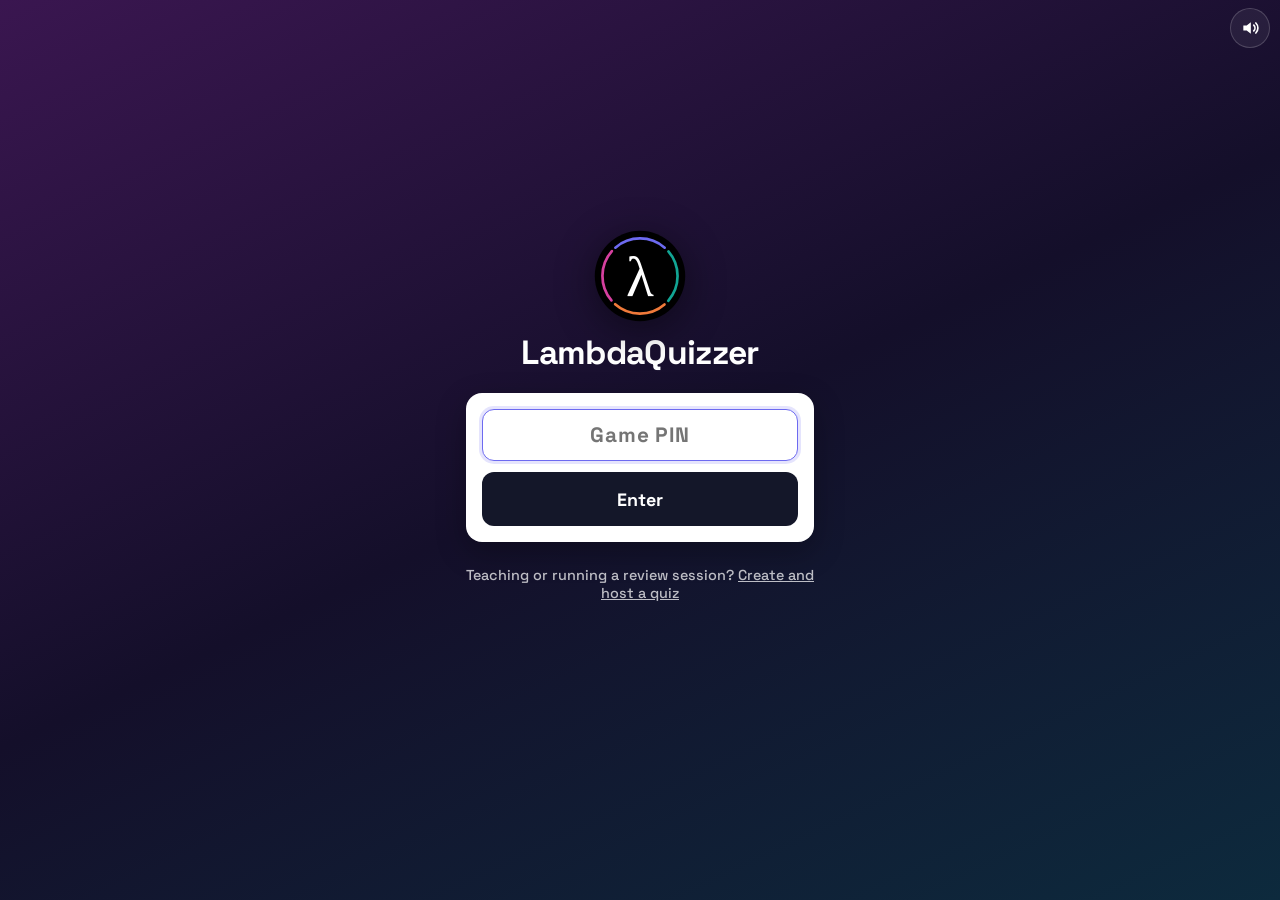
==== commit 24739218: "Random background per visit, SVG timer ring, centred numbers, unsquashed join URL - js/bg.js picks o" ====
--- a/index.html
+++ b/index.html
@@ -11,6 +11,7 @@
   <link rel="preconnect" href="https://fonts.gstatic.com" crossorigin>
   <link href="https://fonts.googleapis.com/css2?family=Space+Grotesk:wght@400;500;600;700&display=swap" rel="stylesheet">
   <link rel="stylesheet" href="css/style.css?v=dev">
+  <script src="js/bg.js?v=dev"></script>
 </head>
 <body class="player">
   <div id="corner" class="corner"></div>
--- a/css/style.css
+++ b/css/style.css
@@ -30,7 +30,7 @@
 * { box-sizing: border-box; }
 html, body { min-height: 100%; }
 /* Plain gradient, on a fixed layer so it never repeats or jumps on mobile. */
-body::before { content: ''; position: fixed; inset: 0; z-index: -1; background: linear-gradient(155deg, #221c5c 0%, #10132a 50%, #0a2a30 100%); }
+body::before { content: ''; position: fixed; inset: 0; z-index: -1; background: var(--bg-grad, linear-gradient(155deg, #221c5c 0%, #10132a 50%, #0a2a30 100%)); }
 body {
   margin: 0;
   font-family: var(--font);
@@ -193,21 +193,24 @@
 
 /* Lobby */
 .lobby { display: flex; flex-direction: column; flex: 1; min-height: 0; }
-.join-panel { display: flex; align-items: stretch; justify-content: center; gap: 1.2rem; padding: 2rem 1rem 1.4rem; flex-wrap: wrap; }
+.join-panel { display: flex; align-items: stretch; justify-content: center; gap: 1rem; padding: 1.6rem 1rem 1.2rem; flex-wrap: wrap; }
 .join-how, .pin-box { background: var(--panel); border: 1px solid var(--panel-line); border-radius: var(--radius); box-shadow: var(--shadow); }
-.join-how { padding: 1rem 1.8rem; display: flex; flex-direction: column; justify-content: center; font-size: 1.6rem; max-width: 32rem; }
+.join-how { padding: 1rem 1.6rem; display: flex; flex-direction: column; justify-content: center; font-size: 1.3rem; max-width: min(48rem, 100%); }
 .join-how p { margin: 0; }
 .join-how .or { font-size: 1rem; color: var(--text-dim); margin-top: .3rem; }
-.join-how b { word-break: break-all; color: var(--accent); }
-.pin-box { padding: 1rem 2rem; display: flex; flex-direction: column; justify-content: center; }
-.pin-box span { font-size: 1.15rem; color: var(--text-dim); }
-.pin-box strong { font-size: 7.5rem; font-weight: 700; letter-spacing: .04em; line-height: 1; font-variant-numeric: tabular-nums; }
-.qr { background: #fff; padding: .7rem; width: 15rem; display: block; border-radius: var(--radius); box-shadow: var(--shadow); }
+.join-how b { color: var(--accent); }
+.join-how b span { white-space: nowrap; }
+.pin-box { padding: .8rem 1.6rem; display: flex; flex-direction: column; justify-content: center; }
+.pin-box span { font-size: 1rem; color: var(--text-dim); }
+.pin-box strong { font-size: 4.6rem; font-weight: 700; letter-spacing: .04em; line-height: 1; font-variant-numeric: tabular-nums; }
+.qr { background: #fff; padding: .5rem; width: 9rem; display: block; border-radius: var(--radius); box-shadow: var(--shadow); }
 .qr svg { width: 100%; height: auto; display: block; }
-.lobby-bar { display: flex; align-items: center; justify-content: space-between; gap: 1rem; padding: .6rem 1.4rem; flex-wrap: wrap; }
+.lobby-bar { display: grid; grid-template-columns: 1fr auto 1fr; align-items: center; gap: 1rem; padding: .6rem 1.4rem; }
+.lobby-bar .count { justify-self: start; }
+.lobby-bar .row { justify-self: end; }
 .count { display: flex; align-items: center; gap: .5rem; background: var(--panel); border: 1px solid var(--panel-line); border-radius: 999px; padding: .35rem 1.1rem; font-size: 1.05rem; }
 .count b { font-size: 1.7rem; font-weight: 700; color: var(--accent); }
-.lobby-title { font-size: 1.6rem; font-weight: 700; text-align: center; flex: 1; }
+.lobby-title { font-size: 1.6rem; font-weight: 700; text-align: center; overflow-wrap: anywhere; }
 .lobby-players { display: flex; flex-wrap: wrap; justify-content: center; align-content: flex-start; gap: .7rem; padding: 1.2rem; flex: 1; overflow: auto; }
 .waiting-note { margin-top: 2rem; font-size: 1.4rem; color: var(--text-dim); }
 .chip { border: 1px solid rgba(255,255,255,.2); font-weight: 700; font-size: 1.5rem; color: #fff; background: var(--panel-2); padding: .45rem 1.1rem; border-radius: 999px; cursor: pointer; }
@@ -218,8 +221,9 @@
 /* Get ready */
 .getready { margin: auto; text-align: center; display: flex; flex-direction: column; align-items: center; gap: 1.6rem; }
 .gr-label { font-size: 3.2rem; font-weight: 700; }
-.gr-count { width: 11rem; height: 11rem; border-radius: 50%; display: grid; place-items: center; font-size: 5.5rem; font-weight: 700; border: .4rem solid var(--accent); color: var(--accent); background: rgba(62,230,181,.06); }
+.gr-count { width: 11rem; height: 11rem; border-radius: 50%; display: grid; place-items: center; font-size: 5.5rem; font-weight: 700; border: .4rem solid var(--accent); color: var(--accent); background: rgba(8,10,24,.45); }
 .gr-count.bump { animation: bump .4s; }
+.timer-ring span, .gr-count span { position: relative; line-height: 1; text-box: trim-both cap alphabetic; }
 @keyframes bump { 0% { transform: scale(1.2); } 100% { transform: scale(1); } }
 .gr-sub { font-size: 1.35rem; color: var(--text-dim); }
 .gr-sub b { color: var(--accent); }
@@ -245,9 +249,12 @@
 /* Answering */
 .answering, .reveal { flex: 1; min-height: 0; display: flex; flex-direction: column; }
 .q-mid { flex: 1; min-height: 0; display: grid; grid-template-columns: 10rem 1fr 10rem; align-items: center; gap: 1.2rem; padding: 1rem 1.6rem; }
-.timer-ring { --p: 1; justify-self: center; width: 7.5rem; height: 7.5rem; border-radius: 50%; display: grid; place-items: center; font-size: 2.8rem; font-weight: 700; font-variant-numeric: tabular-nums;
-  background: radial-gradient(closest-side, var(--bg-2) 80%, transparent 81%), conic-gradient(var(--accent) calc(var(--p) * 360deg), rgba(255,255,255,.1) 0); }
-.timer-ring.urgent { color: #ff8fb5; background: radial-gradient(closest-side, var(--bg-2) 80%, transparent 81%), conic-gradient(#ff5f93 calc(var(--p) * 360deg), rgba(255,255,255,.1) 0); animation: pulse 1s infinite; }
+.timer-ring { position: relative; justify-self: center; width: 7.5rem; height: 7.5rem; display: grid; place-items: center; font-size: 2.8rem; font-weight: 700; }
+.timer-ring svg { position: absolute; inset: 0; width: 100%; height: 100%; transform: rotate(-90deg); }
+.timer-ring .tr-track { fill: rgba(8,10,24,.6); stroke: rgba(255,255,255,.1); stroke-width: 9; }
+.timer-ring .tr-arc { fill: none; stroke: var(--accent); stroke-width: 9; transition: stroke-dasharray .1s linear; }
+.timer-ring.urgent { color: #ff8fb5; animation: pulse 1s infinite; }
+.timer-ring.urgent .tr-arc { stroke: #ff5f93; }
 @keyframes pulse { 50% { transform: scale(1.06); } }
 .q-side { display: flex; flex-direction: column; align-items: center; gap: 1rem; }
 .ans-count { display: flex; flex-direction: column; align-items: center; font-size: 1.05rem; color: var(--text-dim); }
@@ -315,7 +322,7 @@
 
 /* ---------- Player ---------- */
 body.player { min-height: 100vh; min-height: 100dvh; transition: background-color .3s; }
-.player-app { min-height: 100vh; min-height: 100dvh; display: flex; flex-direction: column; padding-bottom: 56px; }
+.player-app { min-height: 100vh; min-height: 100dvh; display: flex; flex-direction: column; padding-bottom: calc(56px + env(safe-area-inset-bottom)); }
 .corner { position: fixed; top: max(8px, env(safe-area-inset-top)); right: 10px; z-index: 10; }
 .join-card { margin: auto; width: min(380px, 100%); padding: 2rem 16px; display: flex; flex-direction: column; align-items: center; text-align: center; }
 .join-logo { width: 92px; height: 92px; margin-bottom: .7rem; filter: drop-shadow(0 8px 20px rgba(0,0,0,.45)); }
@@ -332,7 +339,7 @@
 .youre-in { font-size: clamp(1.6rem, 7vw, 2.4rem); }
 .big-sub { font-size: 1.15rem; font-weight: 600; }
 .name-pill { background: var(--panel-2); border: 1px solid rgba(255,255,255,.2); padding: .5rem 1.3rem; border-radius: 999px; font-size: 1.45rem; font-weight: 700; margin: .5rem 0 1rem; overflow-wrap: anywhere; }
-.q-of { font-size: 1rem; color: var(--text-dim); text-transform: uppercase; letter-spacing: .1em; font-weight: 700; }
+.q-of { font-size: 1rem; color: var(--text-dim); text-transform: uppercase; letter-spacing: .1em; padding-left: .1em; font-weight: 700; }
 .loader-shapes { display: flex; gap: .6rem; margin-top: 1rem; }
 .loader-shapes > span { width: 48px; height: 48px; border-radius: 14px; display: grid; place-items: center; animation: hop 1.2s ease-in-out infinite; }
 .loader-shapes > span:nth-child(2) { animation-delay: .15s; } .loader-shapes > span:nth-child(3) { animation-delay: .3s; } .loader-shapes > span:nth-child(4) { animation-delay: .45s; }
@@ -365,8 +372,9 @@
 .rank-big { font-size: clamp(3rem, 16vw, 5rem); font-weight: 700; line-height: 1; margin: .3rem 0 .8rem; }
 .medal-big { font-size: 5rem; line-height: 1; animation: pop .6s cubic-bezier(.2,1.6,.4,1); }
 
-.pbar { position: fixed; left: 0; right: 0; bottom: 0; height: 56px; padding: 0 16px env(safe-area-inset-bottom); display: flex; align-items: center; justify-content: space-between; background: rgba(13,16,32,.85); border-top: 1px solid var(--panel-line); backdrop-filter: blur(8px); font-size: 1.05rem; font-weight: 700; z-index: 5; }
-.pb-score { background: var(--accent); color: var(--accent-ink); padding: .2rem .8rem; border-radius: 999px; font-variant-numeric: tabular-nums; }
+.pbar { position: fixed; left: 0; right: 0; bottom: 0; height: calc(56px + env(safe-area-inset-bottom)); padding: 0 max(16px, env(safe-area-inset-right)) env(safe-area-inset-bottom) max(16px, env(safe-area-inset-left)); display: flex; align-items: center; justify-content: space-between; gap: 12px; background: rgba(13,16,32,.85); border-top: 1px solid var(--panel-line); backdrop-filter: blur(8px); font-size: 1.05rem; font-weight: 700; z-index: 5; }
+#pbName { min-width: 0; overflow: hidden; text-overflow: ellipsis; white-space: nowrap; }
+.pb-score { flex-shrink: 0; background: var(--accent); color: var(--accent-ink); padding: .2rem .8rem; border-radius: 999px; font-variant-numeric: tabular-nums; }
 
 /* Small screens */
 @media (max-width: 720px) {
@@ -379,7 +387,9 @@
   .tile { min-height: 3.6rem; font-size: 1.2rem; }
   .q-mid, .chart-row { grid-template-columns: auto 1fr auto; padding: .8rem; }
   .timer-ring { width: 5rem; height: 5rem; font-size: 1.8rem; }
-  .pin-box strong { font-size: 3.4rem; }
+  .pin-box strong { font-size: 3.2rem; }
+  .lobby-bar { grid-template-columns: 1fr; justify-items: center; }
+  .lobby-bar .count, .lobby-bar .row { justify-self: center; }
   .gamebar { padding: 0 .6rem; gap: .5rem; }
   .gamebar .brand.small span { display: none; }
   .gb-progress { display: none; }
